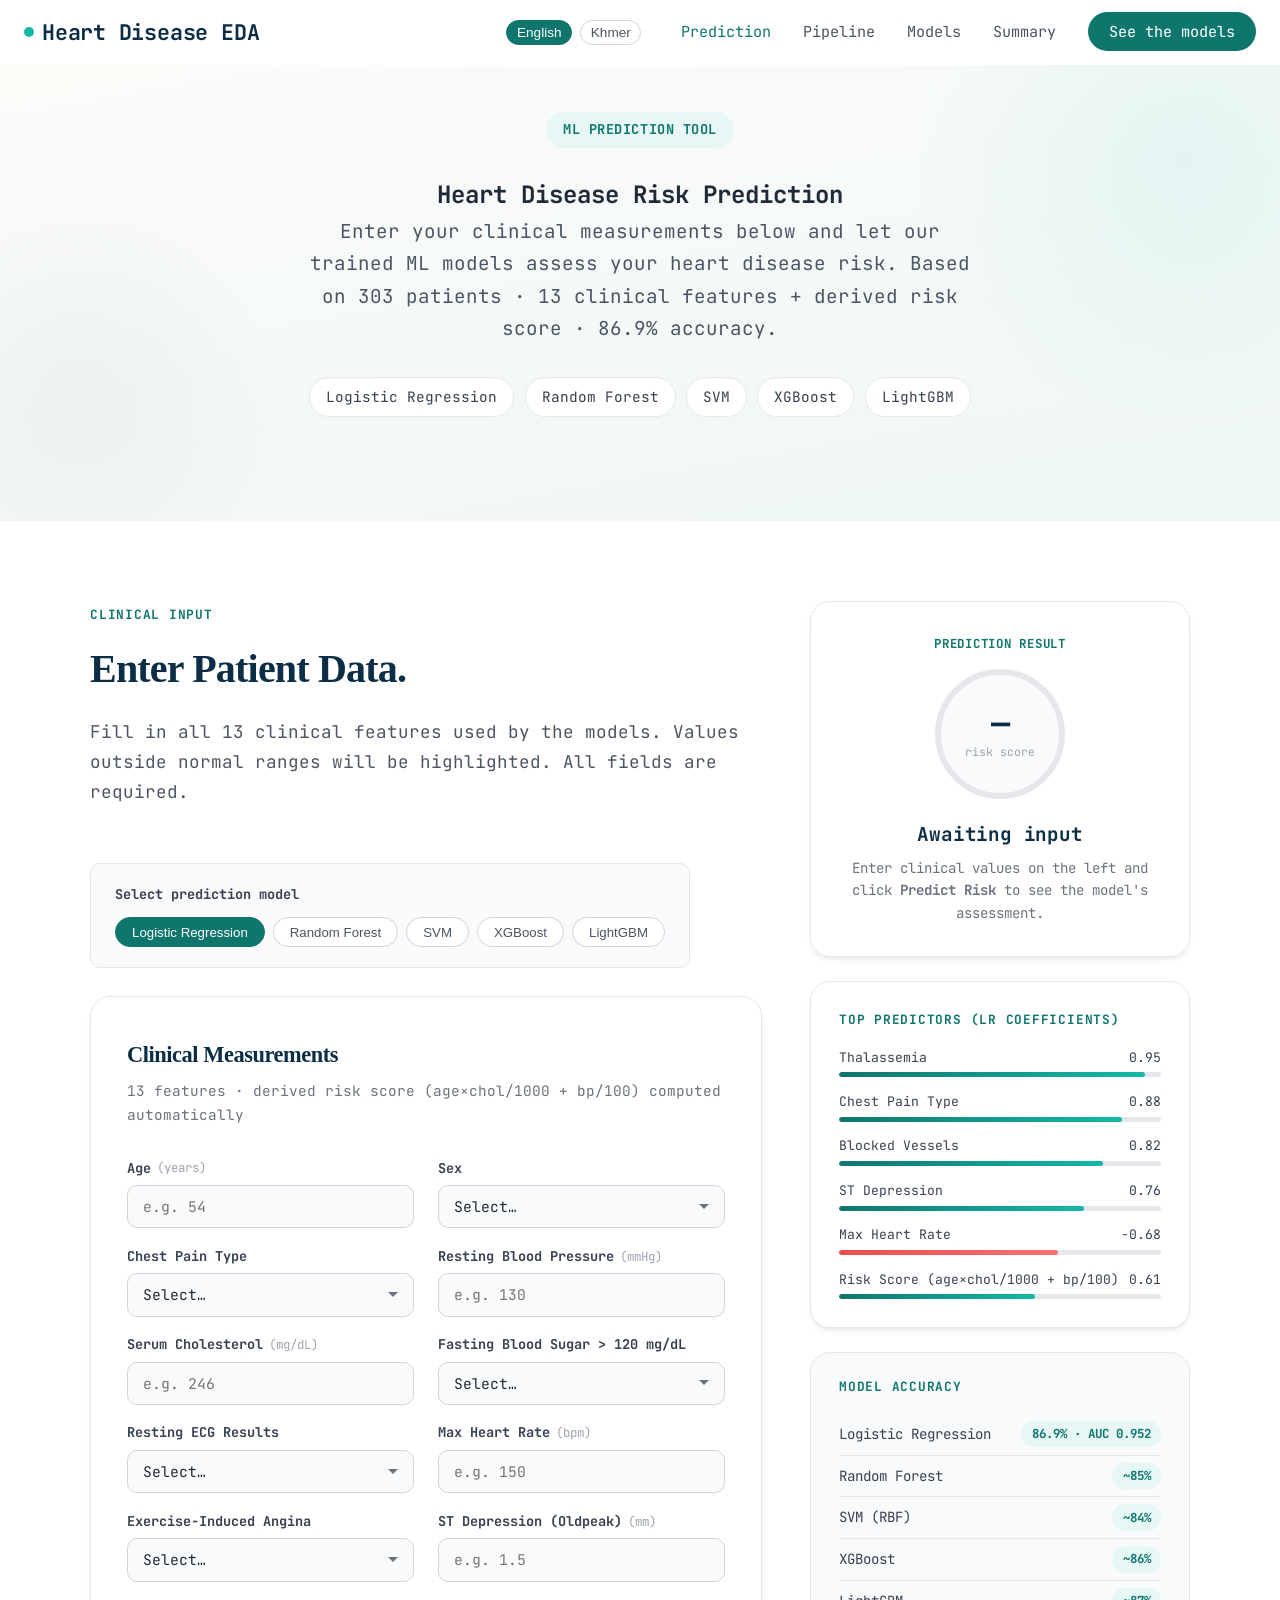
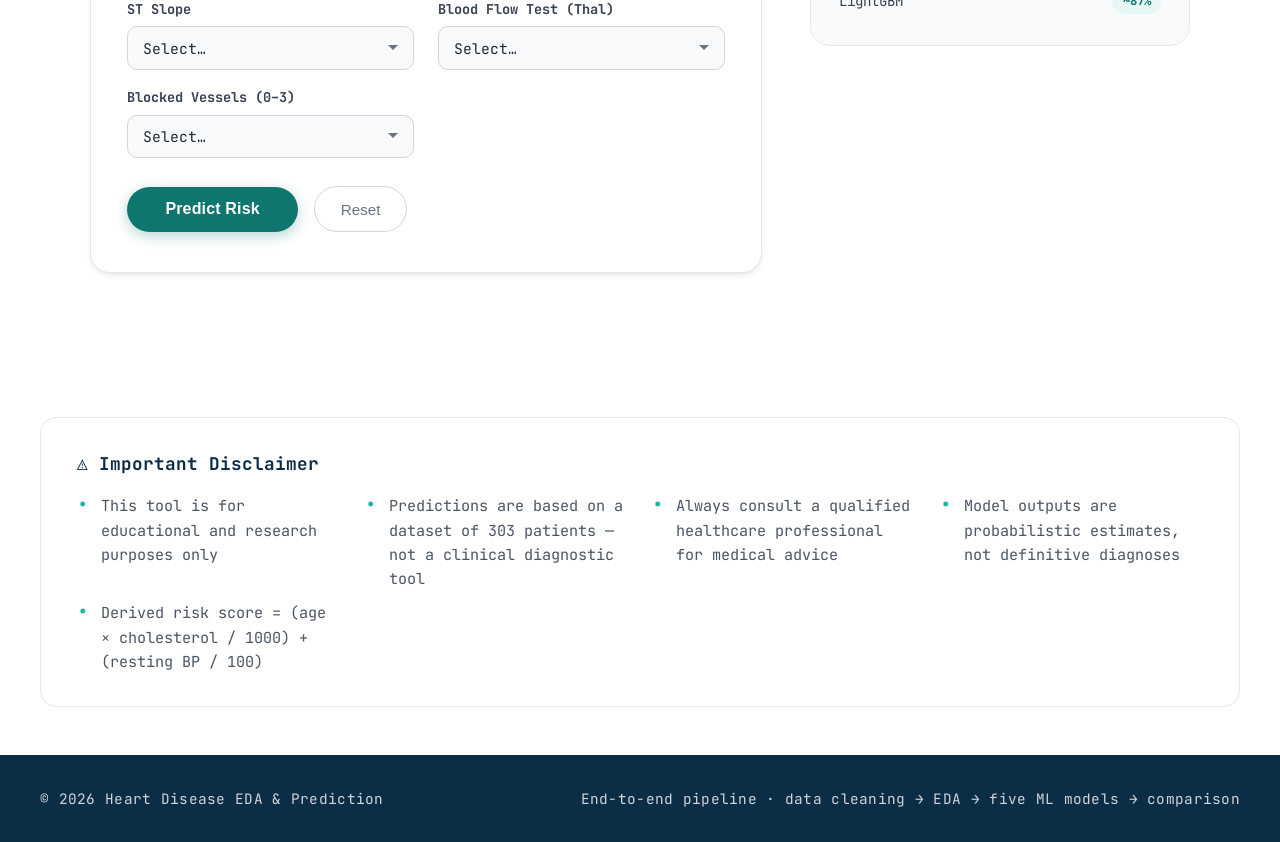
==== frontend/prediction-page.html @ 6797ebcc "Initial Commit" ====
<!DOCTYPE html>
<html lang="en">
<head>
    <meta charset="UTF-8">
    <meta name="viewport" content="width=device-width, initial-scale=1.0">
    <title>Heart Disease Prediction — End-to-End ML Pipeline</title>
    <meta name="description" content="Predict heart disease risk using our trained ML models (Logistic Regression, Random Forest, SVM, XGBoost, LightGBM) on 13 clinical features + derived risk score.">
    <link rel="stylesheet" href="css/styles.css">
    <style>
        /* ─── PREDICTION PAGE EXTRAS ────────────────── */
        .prediction-hero {
            min-height: 55vh;
            display: flex;
            align-items: center;
            justify-content: center;
            padding: 7rem 2rem 4rem;
            background: linear-gradient(170deg, #fdfcf8 0%, #f8faf9 30%, #eef7f5 100%);
            position: relative;
            overflow: hidden;
        }
        .prediction-hero::before {
            content: '';
            position: absolute;
            top: -120px;
            right: -180px;
            width: 550px;
            height: 550px;
            border-radius: 50%;
            background: radial-gradient(circle, rgba(20, 184, 166, 0.08) 0%, transparent 70%);
            pointer-events: none;
        }
        .prediction-hero::after {
            content: '';
            position: absolute;
            bottom: -80px;
            left: -120px;
            width: 400px;
            height: 400px;
            border-radius: 50%;
            background: radial-gradient(circle, rgba(11, 45, 69, 0.04) 0%, transparent 70%);
            pointer-events: none;
        }
        .prediction-hero-inner {
            max-width: 780px;
            text-align: center;
            position: relative;
            z-index: 1;
        }
        /* ─── PREDICTION FORM SECTION ─────────────── */
        .prediction-section {
            padding: 5rem 2rem 6rem;
            background: var(--color-white);
        }
        .prediction-layout {
            max-width: 1100px;
            margin: 0 auto;
            display: grid;
            grid-template-columns: 1fr 380px;
            gap: 3rem;
            align-items: start;
        }

        /* Form card */
        .form-card {
            background: var(--color-white);
            border: 1px solid var(--color-gray-200);
            border-radius: var(--radius-xl);
            padding: 2.5rem 2.25rem;
            box-shadow: var(--shadow-md);
        }
        .form-card h3 {
            font-size: 1.4rem;
            font-weight: 700;
            color: var(--color-deep-blue);
            letter-spacing: -0.02em;
            margin-bottom: 0.4rem;
            font-family: var(--font-serif);
        }
        .form-card .form-subtitle {
            color: var(--color-gray-500);
            font-size: 0.9rem;
            margin-bottom: 2rem;
        }
        .form-grid {
            display: grid;
            grid-template-columns: 1fr 1fr;
            gap: 1.1rem 1.5rem;
        }
        .form-group {
            display: flex;
            flex-direction: column;
        }
        .form-group.full-width {
            grid-column: 1 / -1;
        }
        .form-group label {
            font-weight: 600;
            font-size: 0.85rem;
            color: var(--color-gray-700);
            margin-bottom: 0.35rem;
            display: flex;
            align-items: center;
            gap: 0.4rem;
        }
        .form-group label .label-hint {
            font-weight: 400;
            color: var(--color-gray-400);
            font-size: 0.78rem;
        }
        .form-group input[type="number"],
        .form-group select {
            width: 100%;
            padding: 0.7rem 0.95rem;
            border: 1.5px solid var(--color-gray-300);
            border-radius: var(--radius-md);
            font-family: var(--font-sans);
            font-size: 0.92rem;
            color: var(--color-gray-800);
            background: var(--color-gray-50);
            transition: all var(--transition);
            appearance: none;
            -webkit-appearance: none;
        }
        .form-group select {
            background-image: url("data:image/svg+xml,%3Csvg xmlns='http://www.w3.org/2000/svg' width='12' height='12' viewBox='0 0 12 12'%3E%3Cpath fill='%236b7280' d='M6 8L1 3h10z'/%3E%3C/svg%3E");
            background-repeat: no-repeat;
            background-position: right 0.85rem center;
            padding-right: 2.25rem;
            cursor: pointer;
        }
        .form-group input[type="number"]:focus,
        .form-group select:focus {
            outline: none;
            border-color: var(--color-teal-light);
            box-shadow: 0 0 0 4px rgba(20, 184, 166, 0.1);
            background: var(--color-white);
        }
        .form-actions {
            margin-top: 1.75rem;
            display: flex;
            gap: 1rem;
            align-items: center;
            flex-wrap: wrap;
        }
        .btn-predict {
            padding: 0.85rem 2.4rem;
            background: var(--color-teal);
            color: #fff;
            border: none;
            border-radius: 9999px;
            font-weight: 600;
            font-size: 1rem;
            cursor: pointer;
            transition: all var(--transition);
            letter-spacing: 0.01em;
            box-shadow: 0 4px 14px rgba(15, 118, 110, 0.3);
            display: flex;
            align-items: center;
            gap: 0.5rem;
        }
        .btn-predict:hover {
            background: #0d5f58;
            box-shadow: 0 6px 20px rgba(15, 118, 110, 0.4);
            transform: translateY(-2px);
        }
        .btn-predict:disabled {
            opacity: 0.6;
            cursor: not-allowed;
            transform: none;
        }
        .btn-reset {
            padding: 0.85rem 1.6rem;
            background: transparent;
            color: var(--color-gray-500);
            border: 1.5px solid var(--color-gray-300);
            border-radius: 9999px;
            font-weight: 500;
            font-size: 0.95rem;
            cursor: pointer;
            transition: all var(--transition);
        }
        .btn-reset:hover {
            border-color: var(--color-gray-500);
            color: var(--color-gray-700);
        }

        /* Model selector */
        .model-selector {
            margin-bottom: 1.75rem;
            padding: 1.25rem 1.5rem;
            background: var(--color-gray-50);
            border-radius: var(--radius-md);
            border: 1px solid var(--color-gray-200);
        }
        .model-selector p {
            font-weight: 600;
            font-size: 0.85rem;
            color: var(--color-gray-700);
            margin-bottom: 0.75rem;
        }
        .model-chips {
            display: flex;
            flex-wrap: wrap;
            gap: 0.5rem;
        }
        .model-chip {
            padding: 0.4rem 1rem;
            border-radius: 9999px;
            font-size: 0.83rem;
            font-weight: 500;
            border: 1.5px solid var(--color-gray-300);
            background: var(--color-white);
            color: var(--color-gray-600);
            cursor: pointer;
            transition: all var(--transition);
        }
        .model-chip:hover {
            border-color: var(--color-teal-light);
            color: var(--color-teal);
        }
        .model-chip.active {
            background: var(--color-teal);
            border-color: var(--color-teal);
            color: #fff;
        }

        /* Results sidebar */
        .results-sidebar {
            position: sticky;
            top: 80px;
            display: flex;
            flex-direction: column;
            gap: 1.5rem;
        }

        /* Result card */
        .result-card {
            background: var(--color-white);
            border: 1px solid var(--color-gray-200);
            border-radius: var(--radius-xl);
            padding: 2rem 1.75rem;
            box-shadow: var(--shadow-md);
            text-align: center;
            transition: all var(--transition);
        }
        .result-card .result-label {
            font-size: 0.78rem;
            font-weight: 600;
            letter-spacing: 0.06em;
            text-transform: uppercase;
            color: var(--color-teal);
            margin-bottom: 1rem;
        }
        .result-gauge {
            width: 130px;
            height: 130px;
            border-radius: 50%;
            display: flex;
            align-items: center;
            justify-content: center;
            flex-direction: column;
            margin: 0 auto 1.25rem;
            border: 6px solid var(--color-gray-200);
            transition: all 0.5s ease;
            position: relative;
        }
        .result-gauge.low {
            border-color: #14b8a6;
            background: rgba(20, 184, 166, 0.05);
        }
        .result-gauge.high {
            border-color: #e84e4e;
            background: rgba(232, 78, 78, 0.05);
        }
        .result-gauge.idle {
            border-color: var(--color-gray-200);
            background: var(--color-gray-50);
        }
        .result-gauge .gauge-pct {
            font-size: 2rem;
            font-weight: 800;
            color: var(--color-deep-blue);
            line-height: 1;
            letter-spacing: -0.04em;
        }
        .result-gauge .gauge-sub {
            font-size: 0.72rem;
            color: var(--color-gray-400);
            margin-top: 0.2rem;
        }
        .result-verdict {
            font-size: 1.2rem;
            font-weight: 700;
            color: var(--color-deep-blue);
            margin-bottom: 0.4rem;
            letter-spacing: -0.01em;
        }
        .result-verdict.low-risk { color: #0d9488; }
        .result-verdict.high-risk { color: #dc2626; }
        .result-desc {
            font-size: 0.88rem;
            color: var(--color-gray-500);
            line-height: 1.6;
        }

        /* Feature importance info card */
        .info-card {
            background: var(--color-white);
            border: 1px solid var(--color-gray-200);
            border-radius: var(--radius-xl);
            padding: 1.75rem;
            box-shadow: var(--shadow-md);
        }
        .info-card .info-title {
            font-size: 0.8rem;
            font-weight: 600;
            letter-spacing: 0.06em;
            text-transform: uppercase;
            color: var(--color-teal);
            margin-bottom: 1rem;
        }
        .feature-bar-list {
            display: flex;
            flex-direction: column;
            gap: 0.85rem;
        }
        .feature-bar-item {
            display: flex;
            flex-direction: column;
            gap: 0.3rem;
        }
        .feature-bar-header {
            display: flex;
            justify-content: space-between;
            font-size: 0.82rem;
            font-weight: 500;
            color: var(--color-gray-700);
        }
        .feature-bar-track {
            height: 5px;
            background: var(--color-gray-200);
            border-radius: 9999px;
            overflow: hidden;
        }
        .feature-bar-fill {
            height: 100%;
            border-radius: 9999px;
            background: linear-gradient(90deg, var(--color-teal) 0%, var(--color-teal-light) 100%);
            transition: width 0.7s cubic-bezier(0.4, 0, 0.2, 1);
        }

        /* Model accuracy pills */
        .model-stats-card {
            background: var(--color-gray-50);
            border: 1px solid var(--color-gray-200);
            border-radius: var(--radius-xl);
            padding: 1.5rem 1.75rem;
        }
        .model-stats-card .info-title {
            font-size: 0.8rem;
            font-weight: 600;
            letter-spacing: 0.06em;
            text-transform: uppercase;
            color: var(--color-teal);
            margin-bottom: 1rem;
        }
        .model-stat-row {
            display: flex;
            justify-content: space-between;
            align-items: center;
            padding: 0.45rem 0;
            border-bottom: 1px solid var(--color-gray-200);
            font-size: 0.88rem;
        }
        .model-stat-row:last-child { border-bottom: none; }
        .model-stat-name { color: var(--color-gray-700); font-weight: 500; }
        .model-stat-badge {
            background: var(--color-teal-pale);
            color: var(--color-teal);
            padding: 0.2rem 0.65rem;
            border-radius: 9999px;
            font-size: 0.78rem;
            font-weight: 600;
            white-space: nowrap;
        }

        /* Spinner */
        .spinner {
            display: none;
            width: 18px;
            height: 18px;
            border: 2.5px solid rgba(255,255,255,0.4);
            border-top-color: #fff;
            border-radius: 50%;
            animation: spin 0.65s linear infinite;
        }
        @keyframes spin { to { transform: rotate(360deg); } }

        /* Alert */
        .alert-banner {
            display: none;
            align-items: center;
            gap: 0.75rem;
            padding: 0.85rem 1.25rem;
            border-radius: var(--radius-md);
            font-size: 0.9rem;
            font-weight: 500;
            margin-top: 1rem;
        }
        .alert-banner.error {
            background: #fef2f2;
            color: #dc2626;
            border: 1px solid #fca5a5;
        }
        .alert-banner.show { display: flex; }

        /* Responsive */
        @media (max-width: 960px) {
            .prediction-layout {
                grid-template-columns: 1fr;
            }
            .results-sidebar {
                position: static;
            }
            .form-grid {
                grid-template-columns: 1fr;
            }
        }
        @media (max-width: 600px) {
            .prediction-hero { padding: 5rem 1.25rem 3rem; }
            .form-card { padding: 1.75rem 1.25rem; }
        }
    </style>
</head>
<body>

    <nav class="nav" id="navbar">
        <div class="nav-inner">
            <a href="index.html" class="nav-logo">
                <span class="logo-dot"></span> Heart Disease EDA
            </a>
            <button class="nav-toggle" id="navToggle" aria-label="Toggle navigation">
                <span></span><span></span><span></span>
            </button>
            <ul class="nav-links" id="navLinks">
                <li style="display: flex; gap: 0.5rem; align-items: center; margin-right: 0.5rem;">
                    <button class="model-chip active" id="btnEn" onclick="setLang('en')" style="padding: 0.25rem 0.6rem; font-size: 0.85rem; margin:0;" title="English">English</button>
                    <button class="model-chip" id="btnKm" onclick="setLang('km')" style="padding: 0.25rem 0.6rem; font-size: 0.85rem; margin:0;" title="Khmer">Khmer</button>
                </li>
                <li><a href="prediction-page.html" class="nav-link-active">Prediction</a></li>
                <li><a href="index.html#what-we-do">Pipeline</a></li>
                <li><a href="index.html#our-work">Models</a></li>
                <li><a href="index.html#contact">Summary</a></li>
                <li><a href="index.html#our-work" class="nav-cta">See the models</a></li>
            </ul>
        </div>
    </nav>

    <section class="prediction-hero" id="hero">
        <div class="prediction-hero-inner">
            <span class="hero-badge">ML Prediction Tool</span>
            <h1>Heart Disease <span class="highlight">Risk Prediction</span></h1>
            <p class="hero-subtext">
                Enter your clinical measurements below and let our trained ML models assess your
                heart disease risk. Based on 303 patients · 13 clinical features + derived risk score · 86.9% accuracy.
            </p>
            <div class="hero-tags">
                <span class="hero-tag">Logistic Regression</span>
                <span class="hero-tag">Random Forest</span>
                <span class="hero-tag">SVM</span>
                <span class="hero-tag">XGBoost</span>
                <span class="hero-tag">LightGBM</span>
            </div>
        </div>
    </section>

    <section class="prediction-section" id="predict">
        <div class="prediction-layout">

            <div>
                <span class="section-label" id="sectionLabel">Clinical Input</span>
                <h2 class="section-heading" id="sectionHeading">Enter Patient Data.</h2>
                <p class="section-intro" id="sectionIntro">
                    Fill in all 13 clinical features used by the models. Values outside normal ranges
                    will be highlighted. All fields are required.
                </p>

                <div style="display: flex; gap: 2rem; align-items: flex-start; flex-wrap: wrap; margin-bottom: 1.75rem;">
                    <div class="model-selector" style="margin-bottom: 0;">
                        <p id="lblModel">Select prediction model</p>
                        <div class="model-chips">
                            <button class="model-chip active" type="button" data-model="logistic">Logistic Regression</button>
                            <button class="model-chip" type="button" data-model="rf">Random Forest</button>
                            <button class="model-chip" type="button" data-model="svm">SVM</button>
                            <button class="model-chip" type="button" data-model="xgboost">XGBoost</button>
                            <button class="model-chip" type="button" data-model="lightgbm">LightGBM</button>
                        </div>
                    </div>
                </div>

                <div class="form-card">
                    <h3 id="formTitle">Clinical Measurements</h3>
                    <p class="form-subtitle" id="formSub">13 features · derived risk score (age×chol/1000 + bp/100) computed automatically</p>

                    <form id="predictionForm" novalidate>
                        <div class="form-grid">
                            <div class="form-group">
                                <label for="age"><span id="lblAgeText">Age</span> <span class="label-hint">(years)</span></label>
                                <input type="number" id="age" name="age" min="20" max="100" placeholder="e.g. 54" required>
                            </div>
                            <div class="form-group">
                                <label for="sex" id="lblSexText">Sex</label>
                                <select id="sex" name="sex" required>
                                    <option value="" disabled selected>Select…</option>
                                    <option value="1">Male</option>
                                    <option value="0">Female</option>
                                </select>
                            </div>
                            <div class="form-group">
                                <label for="chest_pain" id="lblChestText">Chest Pain Type</label>
                                <select id="chest_pain" name="chest_pain" required>
                                    <option value="" disabled selected>Select…</option>
                                    <option value="1">Typical Angina</option>
                                    <option value="2">Atypical Angina</option>
                                    <option value="3">Non-Anginal Pain</option>
                                    <option value="4">Asymptomatic</option>
                                </select>
                            </div>
                            <div class="form-group">
                                <label for="resting_bp"><span id="lblBPText">Resting Blood Pressure</span> <span class="label-hint">(mmHg)</span></label>
                                <input type="number" id="resting_bp" name="resting_bp" min="80" max="220" placeholder="e.g. 130" required>
                            </div>
                            <div class="form-group">
                                <label for="cholesterol"><span id="lblCholText">Serum Cholesterol</span> <span class="label-hint">(mg/dL)</span></label>
                                <input type="number" id="cholesterol" name="cholesterol" min="100" max="600" placeholder="e.g. 246" required>
                            </div>
                            <div class="form-group">
                                <label for="fasting_bs" id="lblFBSText">Fasting Blood Sugar</label>
                                <select id="fasting_bs" name="fasting_bs" required>
                                    <option value="" disabled selected>Select…</option>
                                    <option value="1">Yes (&gt;120 mg/dL)</option>
                                    <option value="0">No (≤120 mg/dL)</option>
                                </select>
                            </div>
                            <div class="form-group">
                                <label for="resting_ecg" id="lblECGText">Resting ECG Results</label>
                                <select id="resting_ecg" name="resting_ecg" required>
                                    <option value="" disabled selected>Select…</option>
                                    <option value="0">Normal</option>
                                    <option value="1">ST-T Wave Abnormality</option>
                                    <option value="2">Left Ventricular Hypertrophy</option>
                                </select>
                            </div>
                            <div class="form-group">
                                <label for="max_hr"><span id="lblMaxHRText">Max Heart Rate</span> <span class="label-hint">(bpm)</span></label>
                                <input type="number" id="max_hr" name="max_hr" min="60" max="220" placeholder="e.g. 150" required>
                            </div>
                            <div class="form-group">
                                <label for="exercise_angina" id="lblExAnginaText">Exercise-Induced Angina</label>
                                <select id="exercise_angina" name="exercise_angina" required>
                                    <option value="" disabled selected>Select…</option>
                                    <option value="1">Yes</option>
                                    <option value="0">No</option>
                                </select>
                            </div>
                            <div class="form-group">
                                <label for="oldpeak"><span id="lblOldpeakText">ST Depression (Oldpeak)</span> <span class="label-hint">(mm)</span></label>
                                <input type="number" id="oldpeak" name="oldpeak" min="0" max="10" step="0.1" placeholder="e.g. 1.5" required>
                            </div>
                            <div class="form-group">
                                <label for="st_slope" id="lblSlopeText">ST Slope</label>
                                <select id="st_slope" name="st_slope" required>
                                    <option value="" disabled selected>Select…</option>
                                    <option value="1">Upsloping</option>
                                    <option value="2">Flat</option>
                                    <option value="3">Downsloping</option>
                                </select>
                            </div>
                            <div class="form-group">
                                <label for="thal" id="lblThalText">Blood Flow Test (Thal)</label>
                                <select id="thal" name="thal" required>
                                    <option value="" disabled selected>Select…</option>
                                    <option value="3">Normal</option>
                                    <option value="6">Fixed Defect</option>
                                    <option value="7">Reversible Defect</option>
                                </select>
                            </div>
                            <div class="form-group">
                                <label for="ca" id="lblCAText">Blocked Vessels (0–3)</label>
                                <select id="ca" name="ca" required>
                                    <option value="" disabled selected>Select…</option>
                                    <option value="0">0</option>
                                    <option value="1">1</option>
                                    <option value="2">2</option>
                                    <option value="3">3</option>
                                </select>
                            </div>
                        </div>

                        <div class="alert-banner error" id="formAlert" role="alert">
                            <svg width="16" height="16" viewBox="0 0 16 16" fill="none"><circle cx="8" cy="8" r="7" stroke="#dc2626" stroke-width="1.5"/><path d="M8 5v3M8 11v.5" stroke="#dc2626" stroke-width="1.5" stroke-linecap="round"/></svg>
                            <span id="txtAlertMsg">Please fill in all required fields before predicting.</span>
                        </div>

                        <div class="form-actions">
                            <button type="submit" class="btn-predict" id="predictBtn">
                                <div class="spinner" id="spinner"></div>
                                <span id="predictBtnLabel">Predict Risk</span>
                            </button>
                            <button type="reset" class="btn-reset" id="resetBtn">Reset</button>
                        </div>
                    </form>
                </div>
            </div>

            <div class="results-sidebar" id="resultsSidebar">
                <div class="result-card" id="resultCard">
                    <p class="result-label" id="resultLabelTitle">Prediction Result</p>
                    <div class="result-gauge idle" id="resultGauge">
                        <span class="gauge-pct" id="gaugePct">—</span>
                        <span class="gauge-sub" id="gaugeSub">risk score</span>
                    </div>
                    <p class="result-verdict" id="resultVerdict">Awaiting input</p>
                    <p class="result-desc" id="resultDesc">
                        Enter clinical values on the left and click <strong>Predict Risk</strong>
                        to see the model's assessment.
                    </p>

                    <div id="ttsControls" style="display: none; justify-content: center; margin-top: 1.5rem;">
                        <button type="button" id="btnPlayTts" class="btn-predict" style="padding: 0.6rem 1.5rem; border-radius: 999px; display: inline-flex; align-items: center; gap: 0.5rem; font-size: 0.9rem; background: var(--color-deep-blue); box-shadow: none;">
                            <span id="lblListenText">🔊 Listen to Results</span>
                        </button>
                        <audio id="ttsAudio" style="display: none;"></audio>
                    </div>

                    <div id="recommendationsBox" style="display: none; margin-top: 1.5rem; text-align: left; background: var(--color-gray-50); padding: 1.25rem; border-radius: var(--radius-md); border: 1px solid var(--color-gray-200);">
                        <p id="recTitle" style="font-size: 0.95rem; font-weight: 600; color: var(--color-teal); margin-bottom: 0.75rem;">Personalised Recommendations</p>
                        <ul id="recommendationsList" style="font-size: 0.88rem; color: var(--color-gray-700); padding-left: 1.2rem; margin: 0; display: flex; flex-direction: column; gap: 0.6rem; line-height: 1.4;">
                        </ul>
                    </div>
                </div>

                <div class="info-card">
                    <p class="info-title">Top Predictors (LR Coefficients)</p>
                    <div class="feature-bar-list">
                        <div class="feature-bar-item">
                            <div class="feature-bar-header"><span>Thalassemia</span><span>0.95</span></div>
                            <div class="feature-bar-track"><div class="feature-bar-fill" style="width:95%"></div></div>
                        </div>
                        <div class="feature-bar-item">
                            <div class="feature-bar-header"><span>Chest Pain Type</span><span>0.88</span></div>
                            <div class="feature-bar-track"><div class="feature-bar-fill" style="width:88%"></div></div>
                        </div>
                        <div class="feature-bar-item">
                            <div class="feature-bar-header"><span>Blocked Vessels</span><span>0.82</span></div>
                            <div class="feature-bar-track"><div class="feature-bar-fill" style="width:82%"></div></div>
                        </div>
                        <div class="feature-bar-item">
                            <div class="feature-bar-header"><span>ST Depression</span><span>0.76</span></div>
                            <div class="feature-bar-track"><div class="feature-bar-fill" style="width:76%"></div></div>
                        </div>
                        <div class="feature-bar-item">
                            <div class="feature-bar-header"><span>Max Heart Rate</span><span>−0.68</span></div>
                            <div class="feature-bar-track"><div class="feature-bar-fill" style="width:68%; background: linear-gradient(90deg, #e84e4e, #f87171)"></div></div>
                        </div>
                        <div class="feature-bar-item">
                            <div class="feature-bar-header"><span>Risk Score (age×chol/1000 + bp/100)</span><span>0.61</span></div>
                            <div class="feature-bar-track"><div class="feature-bar-fill" style="width:61%"></div></div>
                        </div>
                    </div>
                </div>

                <div class="model-stats-card">
                    <p class="info-title">Model Accuracy</p>
                    <div class="model-stat-row">
                        <span class="model-stat-name">Logistic Regression</span>
                        <span class="model-stat-badge">86.9% · AUC 0.952</span>
                    </div>
                    <div class="model-stat-row">
                        <span class="model-stat-name">Random Forest</span>
                        <span class="model-stat-badge">~85%</span>
                    </div>
                    <div class="model-stat-row">
                        <span class="model-stat-name">SVM (RBF)</span>
                        <span class="model-stat-badge">~84%</span>
                    </div>
                    <div class="model-stat-row">
                        <span class="model-stat-name">XGBoost</span>
                        <span class="model-stat-badge">~86%</span>
                    </div>
                    <div class="model-stat-row">
                        <span class="model-stat-name">LightGBM</span>
                        <span class="model-stat-badge">~87%</span>
                    </div>
                </div>
            </div>
        </div>
    </section>

    <section class="contact" id="disclaimer" style="padding: 3rem 2rem;">
        <div class="section-inner">
            <div class="work-extra">
                <h4 id="lblDisclaimerTitle">⚠️ Important Disclaimer</h4>
                <ul id="lblDisclaimerList">
                    <li>This tool is for educational and research purposes only</li>
                    <li>Predictions are based on a dataset of 303 patients — not a clinical diagnostic tool</li>
                    <li>Always consult a qualified healthcare professional for medical advice</li>
                    <li>Model outputs are probabilistic estimates, not definitive diagnoses</li>
                    <li>Derived risk score = (age × cholesterol / 1000) + (resting BP / 100)</li>
                </ul>
            </div>
        </div>
    </section>

    <footer class="footer">
        <div class="footer-inner">
            <span>© 2026 Heart Disease EDA &amp; Prediction</span>
            <span>End-to-end pipeline · data cleaning → EDA → five ML models → comparison</span>
        </div>
    </footer>

    <script>
        /* ── Nav scroll effect ── */
        const navbar = document.getElementById('navbar');
        window.addEventListener('scroll', () => {
            navbar.classList.toggle('scrolled', window.scrollY > 10);
        });

        /* ── Mobile nav toggle ── */
        const navToggle = document.getElementById('navToggle');
        const navLinks  = document.getElementById('navLinks');
        navToggle.addEventListener('click', () => {
            navLinks.classList.toggle('open');
        });

        /* ── Active nav link style ── */
        document.querySelectorAll('.nav-link-active').forEach(el => {
            el.style.color = 'var(--color-teal)';
        });

        /* ── Model chip selection ── */
        const chips = document.querySelectorAll('.model-chip[data-model]');
        let selectedModel = 'logistic';
        chips.forEach(chip => {
            chip.addEventListener('click', () => {
                chips.forEach(c => c.classList.remove('active'));
                chip.classList.add('active');
                selectedModel = chip.dataset.model;
            });
        });

        /* Clean markers/formatting out for natural audio text synthesis output */
        function cleanTextForTTS(text) {
            let clean = text.replace(/\*\*/g, '');
            clean = clean.replace(/[\u{1F300}-\u{1F6FF}\u{1F900}-\u{1F9FF}\u{2600}-\u{26FF}\u{2700}-\u{27BF}\u{1F600}-\u{1F64F}]/gu, '');
            return clean.trim();
        }

        /* ── Text-to-Speech Engine ── */
        async function playTTS(text, lang) {
            try {
                const btn = document.getElementById('btnPlayTts');
                btn.disabled = true;
                btn.style.opacity = '0.7';
                const response = await fetch('http://127.0.0.1:8000/tts', {
                    method: 'POST',
                    headers: { 'Content-Type': 'application/json' },
                    body: JSON.stringify({ text, lang })
                });
                if (!response.ok) throw new Error("Failed to synthesize speech");
                const blob = await response.blob();
                const audioUrl = URL.createObjectURL(blob);
                const audioEl = document.getElementById('ttsAudio');
                audioEl.src = audioUrl;
                audioEl.play();
            } catch (err) {
                console.error("TTS Error:", err);
            } finally {
                const btn = document.getElementById('btnPlayTts');
                btn.disabled = false;
                btn.style.opacity = '1';
            }
        }
        document.getElementById('btnPlayTts').addEventListener('click', () => {
            if (window.lastSpeechText && window.lastSpeechLang) {
                playTTS(window.lastSpeechText, window.lastSpeechLang);
            }
        });

        /* ── Form submission ── */
        const form       = document.getElementById('predictionForm');
        const predictBtn = document.getElementById('predictBtn');
        const spinner    = document.getElementById('spinner');
        const btnLabel   = document.getElementById('predictBtnLabel');
        const alertBox   = document.getElementById('formAlert');
        const gauge      = document.getElementById('resultGauge');
        const gaugePct   = document.getElementById('gaugePct');
        const verdictEl  = document.getElementById('resultVerdict');
        const descEl     = document.getElementById('resultDesc');

        form.addEventListener('submit', async (e) => {
            e.preventDefault();

            const data = new FormData(form);
            const required = ['age','sex','chest_pain','resting_bp','cholesterol','fasting_bs',
                              'resting_ecg','max_hr','exercise_angina','oldpeak','st_slope','ca','thal'];
            const missing = required.filter(k => !data.get(k));
            if (missing.length) {
                alertBox.classList.add('show');
                return;
            }
            alertBox.classList.remove('show');

            predictBtn.disabled = true;
            spinner.style.display = 'block';
            btnLabel.textContent = currentLang === 'km' ? 'កំពុងគណនា…' : 'Predicting…';

            try {
                // Payload keys match PredictionInput field names in app.py exactly
                const payload = {
                    age:             parseFloat(data.get('age')),
                    gender:          parseInt(data.get('sex')),
                    chest_pain_type: parseInt(data.get('chest_pain')),
                    resting_bp:      parseFloat(data.get('resting_bp')),
                    cholesterol:     parseFloat(data.get('cholesterol')),
                    fasting_bs:      parseInt(data.get('fasting_bs')),
                    resting_ecg:     parseInt(data.get('resting_ecg')),
                    max_heart_rate:  parseFloat(data.get('max_hr')),
                    exercise_angina: parseInt(data.get('exercise_angina')),
                    oldpeak:         parseFloat(data.get('oldpeak')),
                    st_slope:        parseInt(data.get('st_slope')),
                    ca:              parseInt(data.get('ca')),
                    thal:            parseInt(data.get('thal')),
                    model:           selectedModel,
                    lang:            currentLang
                };

                const response = await fetch('http://127.0.0.1:8000/predict', {
                    method: 'POST',
                    headers: { 'Content-Type': 'application/json' },
                    body: JSON.stringify(payload)
                });

                if (!response.ok) {
                    const errText = await response.text();
                    throw new Error(errText || 'API error');
                }

                const result = await response.json();
                const isHigh = result.prediction === 1 || result.risk_score >= 0.5;

                gauge.className = `result-gauge ${isHigh ? 'high' : 'low'}`;
                gaugePct.textContent = `${result.risk_percent}%`;
                verdictEl.textContent = result.verdict;
                verdictEl.className = `result-verdict ${isHigh ? 'high-risk' : 'low-risk'}`;
                
                const modelDisplay = selectedModel === 'xgboost' ? 'XGBoost' : (selectedModel === 'lightgbm' ? 'LightGBM' : selectedModel);
                if (currentLang === 'km') {
                    descEl.innerHTML = `ម៉ូដែល <strong>${modelDisplay}</strong> ប៉ាន់ប្រមាណថាមានលទ្ធភាព <strong>${result.risk_percent}%</strong> នៃលទ្ធផលវិជ្ជមានជំងឺបេះដូង។`;
                } else {
                    descEl.innerHTML = `The <strong>${modelDisplay}</strong> model estimates a <strong>${result.risk_percent}%</strong> probability of heart disease.`;
                }

                let compiledSpeech = result.verdict + ". ";
                if (result.recommendations && result.recommendations.length > 0) {
                    compiledSpeech += (currentLang === 'km' ? "ការណែនាំ៖ " : "Recommendations: ");
                    result.recommendations.forEach(rec => {
                        compiledSpeech += cleanTextForTTS(rec) + ". ";
                    });
                }
                window.lastSpeechText = compiledSpeech;
                window.lastSpeechLang = currentLang;
                document.getElementById('ttsControls').style.display = 'block';

                const recList = document.getElementById('recommendationsList');
                if (result.recommendations && result.recommendations.length > 0) {
                    recList.innerHTML = result.recommendations.map(r => `<li>${r.replace(/\*\*(.*?)\*\*/g, '<strong>$1</strong>')}</li>`).join('');
                    document.getElementById('recommendationsBox').style.display = 'block';
                } else {
                    document.getElementById('recommendationsBox').style.display = 'none';
                }

            } catch (err) {
                console.error(err);
                alertBox.innerHTML = `<svg width="16" height="16" viewBox="0 0 16 16" fill="none"><circle cx="8" cy="8" r="7" stroke="#dc2626" stroke-width="1.5"/><path d="M8 5v3M8 11v.5" stroke="#dc2626" stroke-width="1.5" stroke-linecap="round"/></svg> Error calling prediction API: ${err.message}`;
                alertBox.classList.add('show');
            } finally {
                predictBtn.disabled = false;
                spinner.style.display = 'none';
                btnLabel.textContent = currentLang === 'km' ? 'ទស្សន៍ទាយហានិភ័យ' : 'Predict Risk';
            }
        });

        /* Reset handler */
        document.getElementById('resetBtn').addEventListener('click', () => {
            alertBox.classList.remove('show');
            gauge.className = 'result-gauge idle';
            gaugePct.textContent = '—';
            verdictEl.textContent = currentLang === 'km' ? 'រង់ចាំការបញ្ចូល' : 'Awaiting input';
            verdictEl.className = 'result-verdict';
            descEl.innerHTML = currentLang === 'km' ? 'បញ្ចូលតម្លៃនៅផ្នែកខាងឆ្វេង ហើយចុច <strong>ទស្សន៍ទាយហានិភ័យ</strong> ដើម្បីមើលការវាយតម្លៃ។' : 'Enter clinical values on the left and click <strong>Predict Risk</strong> to see the model\'s assessment.';
            document.getElementById('recommendationsBox').style.display = 'none';
            document.getElementById('ttsControls').style.display = 'none';
            window.lastSpeechText = '';
            window.lastSpeechLang = '';
        });

        const uiTranslations = {
            en: {
                clin_input: "Clinical Input",
                enter_data: "Enter Patient Data.",
                intro: "Fill in all 13 clinical features used by the models. Values outside normal ranges will be highlighted. All fields are required.",
                lblModel: "Select prediction model",
                formTitle: "Clinical Measurements",
                formSub: "13 features · derived risk score (age×chol/1000 + bp/100) computed automatically",
                btnPredict: "Predict Risk",
                btnReset: "Reset",
                resultTitle: "Prediction Result",
                awaiting: "Awaiting input",
                descStart: "Enter clinical values on the left and click <strong>Predict Risk</strong> to see the model's assessment.",
                recTitle: "Personalised Recommendations",
                btnListen: "🔊 Listen to Results",
                alertMsg: "Please fill in all required fields before predicting.",
                age: "Age", sex: "Sex", cp: "Chest Pain Type", bp: "Resting Blood Pressure",
                chol: "Serum Cholesterol", fbs: "Fasting Blood Sugar > 120 mg/dL", ecg: "Resting ECG Results",
                maxHr: "Max Heart Rate", exAng: "Exercise-Induced Angina", oldpeak: "ST Depression (Oldpeak)",
                slope: "ST Slope", thal: "Blood Flow Test (Thal)", ca: "Blocked Vessels (0–3)",
                disTitle: "⚠️ Important Disclaimer",
                disList: "<li>This tool is for educational and research purposes only</li><li>Predictions are based on a dataset of 303 patients — not a clinical diagnostic tool</li><li>Always consult a qualified healthcare professional for medical advice</li><li>Model outputs are probabilistic estimates, not definitive diagnoses</li><li>Derived risk score = (age × cholesterol / 1000) + (resting BP / 100)</li>"
            },
            km: {
                clin_input: "ទិន្នន័យគ្លីនិក",
                enter_data: "បញ្ចូលទិន្នន័យអ្នកជំងឺ។",
                intro: "សូមបំពេញលក្ខណៈគ្លីនិកទាំង 13 ។ តម្លៃក្រៅពីជួរធម្មតានឹងត្រូវបានរំលេច។ គ្រប់វាលទាំងអស់គឺតម្រូវអោយបំពេញ។",
                lblModel: "ជ្រើសរើសម៉ូដែលទស្សន៍ទាយ",
                formTitle: "ការវាស់វែងគ្លីនិក",
                formSub: "លក្ខណៈ 13 · ពិន្ទុហានិភ័យ (អាយុ×កូឡេស្តេរ៉ុល/1000 + សម្ពាធឈាម/100) គណនាដោយស្វ័យប្រវត្តិ",
                btnPredict: "ទស្សន៍ទាយហានិភ័យ",
                btnReset: "កំណត់ឡើងវិញ",
                resultTitle: "លទ្ធផលវាយតម្លៃ",
                awaiting: "រង់ចាំការបញ្ចូល",
                descStart: "បញ្ចូលតម្លៃនៅផ្នែកខាងឆ្វេង ហើយចុច <strong>ទស្សន៍ទាយហានិភ័យ</strong> ដើម្បីមើលការវាយតម្លៃ។",
                recTitle: "អនុសាសន៍ផ្ទាល់ខ្លួន",
                btnListen: "🔊 ស្តាប់លទ្ធផល",
                alertMsg: "សូមបំពេញគ្រប់ចន្លោះដែលត្រូវការមុនពេលដំណើរការទស្សន៍ទាយ។",
                age: "អាយុ (ឆ្នាំ)", sex: "ភេទ", cp: "ប្រភេទនៃការឈឺទ្រូង", bp: "សម្ពាធឈាមសម្រាក (mmHg)",
                chol: "កូឡេស្តេរ៉ុលក្នុងឈាម (mg/dL)", fbs: "ជាតិស្ករក្នុងឈាមពេលតមអាហារ > 120 mg/dL", ecg: "លទ្ធផលពិនិត្យ ECG សម្រាក",
                maxHr: "អត្រាចង្វាក់បេះដូងអតិបរមា (bpm)", exAng: "ការឈឺទ្រូងបង្កដោយលំហាត់ប្រាណ", oldpeak: "ការធ្លាក់ចុះរលក ST (Oldpeak mm)",
                slope: "ទម្រង់ជម្រាលរលក ST", thal: "តេស្តលំហូរឈាមបេះដូង (Thal)", ca: "ចំនួនសរសៃឈាមដែលស្ទះ (0–3)",
                disTitle: "⚠️ ការមិនទទួលខុសត្រូវដ៏សំខាន់",
                disList: "<li>ឧបករណ៍នេះគឺសម្រាប់គោលបំណងអប់រំ និងការស្រាវជ្រាវតែប៉ុណ្ណោះ</li><li>ការទស្សន៍ទាយគឺផ្អែកលើសំណុំទិន្នន័យអ្នកជំងឺ 303 នាក់ - មិនមែនជាឧបករណ៍វិនិច្ឆ័យគ្លីនិកទេ</li><li>ត្រូវតែពិគ្រោះជាមួយគ្រូពេទ្យជំនាញជានិច្ច ដើម្បីទទួលបានការប្រឹក្សាវេជ្ជសាស្ត្រ</li><li>លទ្ធផលពីម៉ូដែលគ្រាន់តែជាការប៉ាន់ស្មានជាប្រូបាប៊ីលីតេ មិនមែនជាការវិនិច្ឆ័យច្បាស់លាស់ឡើយ</li><li>ពិន្ទុហានិភ័យគណនា = (អាយុ × កូឡេស្តេរ៉ុល / 1000) + (សម្ពាធឈាម / 100)</li>"
            }
        };

        let currentLang = localStorage.getItem('appLang') || 'en';
        window.setLang = function(lang) {
            currentLang = lang;
            localStorage.setItem('appLang', lang);
            document.getElementById('btnEn').classList.toggle('active', lang === 'en');
            document.getElementById('btnKm').classList.toggle('active', lang === 'km');
            
            const t = uiTranslations[lang];
            document.getElementById('sectionLabel').textContent = t.clin_input;
            document.getElementById('sectionHeading').textContent = t.enter_data;
            document.getElementById('sectionIntro').textContent = t.intro;
            document.getElementById('lblModel').textContent = t.lblModel;
            document.getElementById('formTitle').textContent = t.formTitle;
            document.getElementById('formSub').textContent = t.formSub;
            document.getElementById('predictBtnLabel').textContent = t.btnPredict;
            document.getElementById('resetBtn').textContent = t.btnReset;
            document.getElementById('resultLabelTitle').textContent = t.resultTitle;
            document.getElementById('recTitle').textContent = t.recTitle;
            document.getElementById('lblListenText').textContent = t.btnListen;
            document.getElementById('txtAlertMsg').textContent = t.alertMsg;
            
            // Dynamic form label adjustments
            document.getElementById('lblAgeText').textContent = t.age;
            document.getElementById('lblSexText').textContent = t.sex;
            document.getElementById('lblChestText').textContent = t.cp;
            document.getElementById('lblBPText').textContent = t.bp;
            document.getElementById('lblCholText').textContent = t.chol;
            document.getElementById('lblFBSText').textContent = t.fbs;
            document.getElementById('lblECGText').textContent = t.ecg;
            document.getElementById('lblMaxHRText').textContent = t.maxHr;
            document.getElementById('lblExAnginaText').textContent = t.exAng;
            document.getElementById('lblOldpeakText').textContent = t.oldpeak;
            document.getElementById('lblSlopeText').textContent = t.slope;
            document.getElementById('lblThalText').textContent = t.thal;
            document.getElementById('lblCAText').textContent = t.ca;

            // Disclaimer localized content
            document.getElementById('lblDisclaimerTitle').textContent = t.disTitle;
            document.getElementById('lblDisclaimerList').innerHTML = t.disList;

            const currentVerdict = document.getElementById('resultVerdict').textContent;
            if (currentVerdict === 'Awaiting input' || currentVerdict === 'រង់ចាំការបញ្ចូល') {
                document.getElementById('resultVerdict').textContent = t.awaiting;
                document.getElementById('resultDesc').innerHTML = t.descStart;
            }
        };
        window.addEventListener('DOMContentLoaded', () => setLang(currentLang));
    </script>
</body>
</html>
---- frontend/css/styles.css ----
@font-face {
    font-family: 'Battambang';
    src: url('../fonts/Battambang-Regular.ttf') format('truetype');
    font-weight: 400;
    font-style: normal;
    font-display: swap;
}
@font-face {
    font-family: 'Battambang';
    src: url('../fonts/Battambang-Bold.ttf') format('truetype');
    font-weight: 700;
    font-style: normal;
    font-display: swap;
}
@font-face {
    font-family: 'JetBrains Mono';
    src: url('../fonts/JetBrainsMono-Regular.ttf') format('truetype');
    font-weight: 400;
    font-style: normal;
    font-display: swap;
}
@font-face {
    font-family: 'JetBrains Mono';
    src: url('../fonts/JetBrainsMono-Bold.ttf') format('truetype');
    font-weight: 700;
    font-style: normal;
    font-display: swap;
}

:root {
    --color-deep-blue: #0b2d45;
    --color-teal: #0f766e;
    --color-teal-light: #14b8a6;
    --color-teal-pale: #e6f7f5;
    --color-cream: #fdfbf7;
    --color-white: #ffffff;
    --color-gray-50: #f9fafb;
    --color-gray-100: #f3f4f6;
    --color-gray-200: #e5e7eb;
    --color-gray-300: #d1d5db;
    --color-gray-400: #9ca3af;
    --color-gray-500: #6b7280;
    --color-gray-600: #4b5563;
    --color-gray-700: #374151;
    --color-gray-800: #1f2937;
    --color-gray-900: #111827;
    --color-accent-gold: #c98d3e;
    --font-sans: 'JetBrains Mono', 'Segoe UI', system-ui, -apple-system, BlinkMacSystemFont, 'Helvetica Neue', Arial, sans-serif;
    --font-serif: Georgia, 'Times New Roman', Times, serif;
    --shadow-sm: 0 1px 2px rgba(0, 0, 0, 0.05);
    --shadow-md: 0 4px 6px -1px rgba(0, 0, 0, 0.07), 0 2px 4px -2px rgba(0, 0, 0, 0.05);
    --shadow-lg: 0 10px 25px -3px rgba(0, 0, 0, 0.08), 0 4px 6px -4px rgba(0, 0, 0, 0.04);
    --shadow-xl: 0 20px 40px -5px rgba(0, 0, 0, 0.1), 0 8px 10px -6px rgba(0, 0, 0, 0.05);
    --radius-sm: 6px;
    --radius-md: 10px;
    --radius-lg: 16px;
    --radius-xl: 20px;
    --transition: 0.25s cubic-bezier(0.4, 0, 0.2, 1);
}

*,
*::before,
*::after {
    box-sizing: border-box;
    margin: 0;
    padding: 0;
}

html {
    scroll-behavior: smooth;
    font-size: 16px;
    -webkit-font-smoothing: antialiased;
    -moz-osx-font-smoothing: grayscale;
}

body {
    font-family: var(--font-sans);
    background-color: var(--color-white);
    color: var(--color-gray-800);
    line-height: 1.6;
    overflow-x: hidden;
}

body.lang-km {
    font-family: 'Battambang', var(--font-sans);
}

/* ─── NAVIGATION ─────────────────────────── */
.nav {
    position: fixed;
    top: 0;
    left: 0;
    right: 0;
    z-index: 1000;
    background: rgba(255, 255, 255, 0.92);
    backdrop-filter: blur(12px);
    -webkit-backdrop-filter: blur(12px);
    border-bottom: 1px solid transparent;
    transition: border-color var(--transition), box-shadow var(--transition);
    padding: 0 1.5rem;
}
.nav.scrolled {
    border-bottom-color: var(--color-gray-200);
    box-shadow: var(--shadow-sm);
}
.nav-inner {
    max-width: 1280px;
    margin: 0 auto;
    display: flex;
    align-items: center;
    justify-content: space-between;
    height: 64px;
}
.nav-logo {
    font-weight: 700;
    font-size: 1.35rem;
    color: var(--color-deep-blue);
    letter-spacing: -0.01em;
    text-decoration: none;
    display: flex;
    align-items: center;
    gap: 0.5rem;
}
.nav-logo .logo-dot {
    width: 10px;
    height: 10px;
    border-radius: 50%;
    background: var(--color-teal-light);
    display: inline-block;
    flex-shrink: 0;
}
.nav-links {
    display: flex;
    align-items: center;
    gap: 2rem;
    list-style: none;
}
.nav-links a {
    text-decoration: none;
    color: var(--color-gray-600);
    font-weight: 500;
    font-size: 0.95rem;
    transition: color var(--transition);
    position: relative;
}
.nav-links a::after {
    content: '';
    position: absolute;
    bottom: -4px;
    left: 0;
    width: 0;
    height: 2px;
    background: var(--color-teal);
    border-radius: 2px;
    transition: width var(--transition);
}
.nav-links a:hover {
    color: var(--color-deep-blue);
}
.nav-links a:hover::after {
    width: 100%;
}
.nav-cta {
    background: var(--color-teal);
    color: #fff !important;
    padding: 0.55rem 1.3rem;
    border-radius: 9999px;
    font-weight: 600;
    transition: background var(--transition), transform var(--transition) !important;
    white-space: nowrap;
}
.nav-cta::after {
    display: none !important;
}
.nav-cta:hover {
    background: var(--color-deep-blue);
    transform: translateY(-1px);
}

/* Mobile nav toggle */
.nav-toggle {
    display: none;
    background: none;
    border: none;
    cursor: pointer;
    padding: 0.4rem;
    flex-direction: column;
    gap: 5px;
    z-index: 1001;
}
.nav-toggle span {
    display: block;
    width: 26px;
    height: 2.5px;
    background: var(--color-deep-blue);
    border-radius: 3px;
    transition: var(--transition);
}

/* ─── HERO ──────────────────────────────── */
.hero {
    min-height: 100vh;
    display: flex;
    align-items: center;
    justify-content: center;
    padding: 7rem 2rem 5rem;
    background: linear-gradient(170deg, #fdfcf8 0%, #f8faf9 30%, #eef7f5 100%);
    position: relative;
    overflow: hidden;
}
.hero::before {
    content: '';
    position: absolute;
    top: -120px;
    right: -180px;
    width: 550px;
    height: 550px;
    border-radius: 50%;
    background: radial-gradient(circle, rgba(20, 184, 166, 0.08) 0%, transparent 70%);
    pointer-events: none;
}
.hero::after {
    content: '';
    position: absolute;
    bottom: -80px;
    left: -120px;
    width: 400px;
    height: 400px;
    border-radius: 50%;
    background: radial-gradient(circle, rgba(11, 45, 69, 0.04) 0%, transparent 70%);
    pointer-events: none;
}
.hero-inner {
    max-width: 900px;
    text-align: center;
    position: relative;
    z-index: 1;
}
.hero-badge {
    display: inline-block;
    background: var(--color-teal-pale);
    color: var(--color-teal);
    font-weight: 600;
    font-size: 0.85rem;
    letter-spacing: 0.04em;
    text-transform: uppercase;
    padding: 0.45rem 1.1rem;
    border-radius: 9999px;
    margin-bottom: 1.75rem;
}
.hero h1 {
    font-size: clamp(2.2rem, 5.5vw, 3.6rem);
    font-weight: 750;
    line-height: 1.15;
    color: var(--color-deep-blue);
    letter-spacing: -0.02em;
    margin-bottom: 1.25rem;
    font-family: var(--font-serif);
}
.hero h1 .highlight {
    color: var(--color-teal);
    position: relative;
    white-space: nowrap;
}
.hero h1 .highlight::after {
    content: '';
    position: absolute;
    bottom: 2px;
    left: 0;
    right: 0;
    height: 6px;
    background: rgba(20, 184, 166, 0.2);
    border-radius: 3px;
    z-index: -1;
}
.hero-subtext {
    font-size: 1.2rem;
    color: var(--color-gray-600);
    max-width: 680px;
    margin: 0 auto 2rem;
    line-height: 1.7;
}
.hero-tags {
    display: flex;
    flex-wrap: wrap;
    gap: 0.65rem;
    justify-content: center;
    margin-bottom: 2.5rem;
}
.hero-tag {
    background: var(--color-white);
    border: 1px solid var(--color-gray-200);
    color: var(--color-gray-700);
    padding: 0.45rem 1rem;
    border-radius: 9999px;
    font-size: 0.9rem;
    font-weight: 500;
    transition: all var(--transition);
    white-space: nowrap;
}
.hero-tag:hover {
    border-color: var(--color-teal-light);
    color: var(--color-teal);
    box-shadow: var(--shadow-sm);
}
.hero-partners {
    display: flex;
    flex-wrap: wrap;
    gap: 1.2rem 2rem;
    justify-content: center;
    align-items: center;
    margin-bottom: 2.5rem;
    padding: 1.5rem 0;
    border-top: 1px solid var(--color-gray-200);
    border-bottom: 1px solid var(--color-gray-200);
}
.partner-logo {
    font-weight: 700;
    font-size: 0.85rem;
    color: var(--color-gray-500);
    letter-spacing: 0.03em;
    text-transform: uppercase;
    transition: color var(--transition);
    white-space: nowrap;
}
.partner-logo:hover {
    color: var(--color-gray-700);
}
.partner-logo.premier {
    color: var(--color-gray-600);
    font-size: 0.9rem;
}
.btn {
    display: inline-block;
    padding: 0.85rem 2.2rem;
    border-radius: 9999px;
    font-weight: 600;
    font-size: 1rem;
    text-decoration: none;
    cursor: pointer;
    border: none;
    transition: all var(--transition);
    letter-spacing: 0.01em;
}
.btn-primary {
    background: var(--color-teal);
    color: #fff;
    box-shadow: 0 4px 14px rgba(15, 118, 110, 0.3);
}
.btn-primary:hover {
    background: #0d5f58;
    box-shadow: 0 6px 20px rgba(15, 118, 110, 0.4);
    transform: translateY(-2px);
}
.btn-outline {
    background: transparent;
    color: var(--color-teal);
    border: 2px solid var(--color-teal);
    margin-left: 0.75rem;
}
.btn-outline:hover {
    background: var(--color-teal);
    color: #fff;
}

/* ─── WHAT WE DO ────────────────────────── */
.what-we-do {
    padding: 6rem 2rem;
    background: var(--color-white);
}
.section-inner {
    max-width: 1200px;
    margin: 0 auto;
}
.section-label {
    display: inline-block;
    font-weight: 600;
    font-size: 0.8rem;
    letter-spacing: 0.06em;
    text-transform: uppercase;
    color: var(--color-teal);
    margin-bottom: 0.75rem;
}
.section-heading {
    font-size: clamp(1.8rem, 3.5vw, 2.5rem);
    font-weight: 700;
    color: var(--color-deep-blue);
    letter-spacing: -0.02em;
    margin-bottom: 1rem;
    font-family: var(--font-serif);
}
.section-intro {
    color: var(--color-gray-600);
    font-size: 1.1rem;
    max-width: 680px;
    margin-bottom: 3.5rem;
    line-height: 1.7;
}
.cards-grid {
    display: grid;
    grid-template-columns: repeat(auto-fit, minmax(300px, 1fr));
    gap: 1.75rem;
}
.card {
    background: var(--color-white);
    border: 1px solid var(--color-gray-200);
    border-radius: var(--radius-lg);
    padding: 2.25rem 2rem;
    transition: all var(--transition);
    position: relative;
    overflow: hidden;
}
.card::before {
    content: '';
    position: absolute;
    top: 0;
    left: 0;
    right: 0;
    height: 4px;
    background: var(--color-teal-light);
    border-radius: 0 0 4px 4px;
    transform: scaleX(0);
    transform-origin: left;
    transition: transform var(--transition);
}
.card:hover {
    box-shadow: var(--shadow-lg);
    border-color: transparent;
    transform: translateY(-3px);
}
.card:hover::before {
    transform: scaleX(1);
}
.card-icon {
    width: 48px;
    height: 48px;
    border-radius: var(--radius-md);
    display: flex;
    align-items: center;
    justify-content: center;
    font-size: 1.5rem;
    margin-bottom: 1.25rem;
    font-weight: 700;
}
.card-icon.econ {
    background: #eef7f5;
    color: #0f766e;
}
.card-icon.model {
    background: #edf2f9;
    color: #1e4a7a;
}
.card-icon.ai {
    background: #fef7ed;
    color: #c98d3e;
}
.card h3 {
    font-size: 1.2rem;
    font-weight: 700;
    color: var(--color-deep-blue);
    margin-bottom: 0.6rem;
    letter-spacing: -0.01em;
}
.card p {
    color: var(--color-gray-600);
    font-size: 0.95rem;
    line-height: 1.65;
}

/* ─── OUR WORK ──────────────────────────── */
.our-work {
    padding: 6rem 2rem;
    background: var(--color-gray-50);
}
.work-grid {
    display: grid;
    grid-template-columns: repeat(auto-fit, minmax(340px, 1fr));
    gap: 1.75rem;
    margin-bottom: 3rem;
}
.work-card {
    background: var(--color-white);
    border-radius: var(--radius-lg);
    padding: 2rem;
    border: 1px solid var(--color-gray-200);
    transition: all var(--transition);
    position: relative;
}
.work-card:hover {
    box-shadow: var(--shadow-lg);
    border-color: transparent;
}
.work-card .work-org {
    font-size: 0.8rem;
    font-weight: 600;
    letter-spacing: 0.05em;
    text-transform: uppercase;
    color: var(--color-teal);
    margin-bottom: 0.5rem;
}
.work-card h4 {
    font-size: 1.15rem;
    font-weight: 700;
    color: var(--color-deep-blue);
    margin-bottom: 0.5rem;
    letter-spacing: -0.01em;
}
.work-card p {
    color: var(--color-gray-500);
    font-size: 0.9rem;
    line-height: 1.6;
}
.work-extra {
    background: var(--color-white);
    border-radius: var(--radius-lg);
    padding: 2rem 2.25rem;
    border: 1px solid var(--color-gray-200);
}
.work-extra h4 {
    font-weight: 700;
    color: var(--color-deep-blue);
    margin-bottom: 1rem;
    font-size: 1.1rem;
}
.work-extra ul {
    list-style: none;
    display: grid;
    grid-template-columns: repeat(auto-fit, minmax(220px, 1fr));
    gap: 0.6rem 1.5rem;
}
.work-extra ul li {
    position: relative;
    padding-left: 1.5rem;
    color: var(--color-gray-600);
    font-size: 0.95rem;
}
.work-extra ul li::before {
    content: '•';
    position: absolute;
    left: 0;
    color: var(--color-teal-light);
    font-weight: 700;
    font-size: 1.2rem;
    line-height: 1;
    top: 1px;
}
.work-tools {
    margin-top: 1.5rem;
    padding-top: 1.5rem;
    border-top: 1px solid var(--color-gray-200);
    display: flex;
    flex-wrap: wrap;
    gap: 0.6rem;
}
.tool-tag {
    background: var(--color-teal-pale);
    color: var(--color-teal);
    padding: 0.4rem 0.9rem;
    border-radius: 9999px;
    font-size: 0.85rem;
    font-weight: 500;
    white-space: nowrap;
}

/* ─── CONTACT ───────────────────────────── */
.contact {
    padding: 6rem 2rem;
    background: var(--color-white);
}
.contact-grid {
    display: grid;
    grid-template-columns: 1fr 1fr;
    gap: 3rem;
    align-items: start;
}
.contact-form {
    display: flex;
    flex-direction: column;
    gap: 1.25rem;
}
.form-group label {
    display: block;
    font-weight: 600;
    font-size: 0.9rem;
    color: var(--color-gray-700);
    margin-bottom: 0.4rem;
}
.form-group input,
.form-group textarea {
    width: 100%;
    padding: 0.8rem 1rem;
    border: 1.5px solid var(--color-gray-300);
    border-radius: var(--radius-md);
    font-family: var(--font-sans);
    font-size: 0.95rem;
    color: var(--color-gray-800);
    background: var(--color-gray-50);
    transition: all var(--transition);
    resize: vertical;
}
.form-group input:focus,
.form-group textarea:focus {
    outline: none;
    border-color: var(--color-teal-light);
    box-shadow: 0 0 0 4px rgba(20, 184, 166, 0.1);
    background: var(--color-white);
}
.form-group textarea {
    min-height: 130px;
}
.btn-submit {
    align-self: flex-start;
    padding: 0.85rem 2.2rem;
    background: var(--color-teal);
    color: #fff;
    border: none;
    border-radius: 9999px;
    font-weight: 600;
    font-size: 1rem;
    cursor: pointer;
    transition: all var(--transition);
    letter-spacing: 0.01em;
    box-shadow: 0 4px 14px rgba(15, 118, 110, 0.25);
}
.btn-submit:hover {
    background: #0d5f58;
    box-shadow: 0 6px 20px rgba(15, 118, 110, 0.35);
    transform: translateY(-2px);
}
.contact-info {
    padding-top: 0.5rem;
}
.contact-info .director {
    font-weight: 700;
    font-size: 1.1rem;
    color: var(--color-deep-blue);
    margin-bottom: 0.3rem;
}
.contact-info .role {
    color: var(--color-gray-500);
    font-size: 0.9rem;
    margin-bottom: 1.5rem;
}
.contact-info .email-link {
    display: inline-block;
    color: var(--color-teal);
    font-weight: 600;
    font-size: 1rem;
    text-decoration: none;
    transition: color var(--transition);
}
.contact-info .email-link:hover {
    color: #0d5f58;
    text-decoration: underline;
}

/* ─── FOOTER ────────────────────────────── */
.footer {
    background: var(--color-deep-blue);
    color: var(--color-gray-300);
    padding: 2rem;
    text-align: center;
    font-size: 0.9rem;
    letter-spacing: 0.02em;
}
.footer-inner {
    max-width: 1200px;
    margin: 0 auto;
    display: flex;
    flex-wrap: wrap;
    justify-content: space-between;
    align-items: center;
    gap: 1rem;
}
.footer a {
    color: var(--color-teal-light);
    text-decoration: none;
    transition: color var(--transition);
}
.footer a:hover {
    color: #fff;
}

/* ─── RESPONSIVE ────────────────────────── */
@media (max-width: 900px) {
    .contact-grid {
        grid-template-columns: 1fr;
        gap: 2rem;
    }
    .nav-links {
        position: fixed;
        top: 0;
        right: -100%;
        width: 280px;
        height: 100vh;
        background: #fff;
        flex-direction: column;
        padding: 5rem 2rem 2rem;
        gap: 1.5rem;
        box-shadow: var(--shadow-xl);
        transition: right var(--transition);
        z-index: 1000;
    }
    .nav-links.open {
        right: 0;
    }
    .nav-toggle {
        display: flex;
    }
}
@media (max-width: 600px) {
    .hero {
        padding: 5rem 1.25rem 3rem;
    }
    .hero-partners {
        gap: 0.8rem 1.2rem;
    }
    .partner-logo {
        font-size: 0.75rem;
    }
    .cards-grid {
        grid-template-columns: 1fr;
    }
    .work-grid {
        grid-template-columns: 1fr;
    }
    .btn-outline {
        margin-left: 0;
        margin-top: 0.75rem;
    }
    .hero-tags {
        gap: 0.4rem;
    }
    .hero-tag {
        font-size: 0.8rem;
        padding: 0.35rem 0.8rem;
    }
}
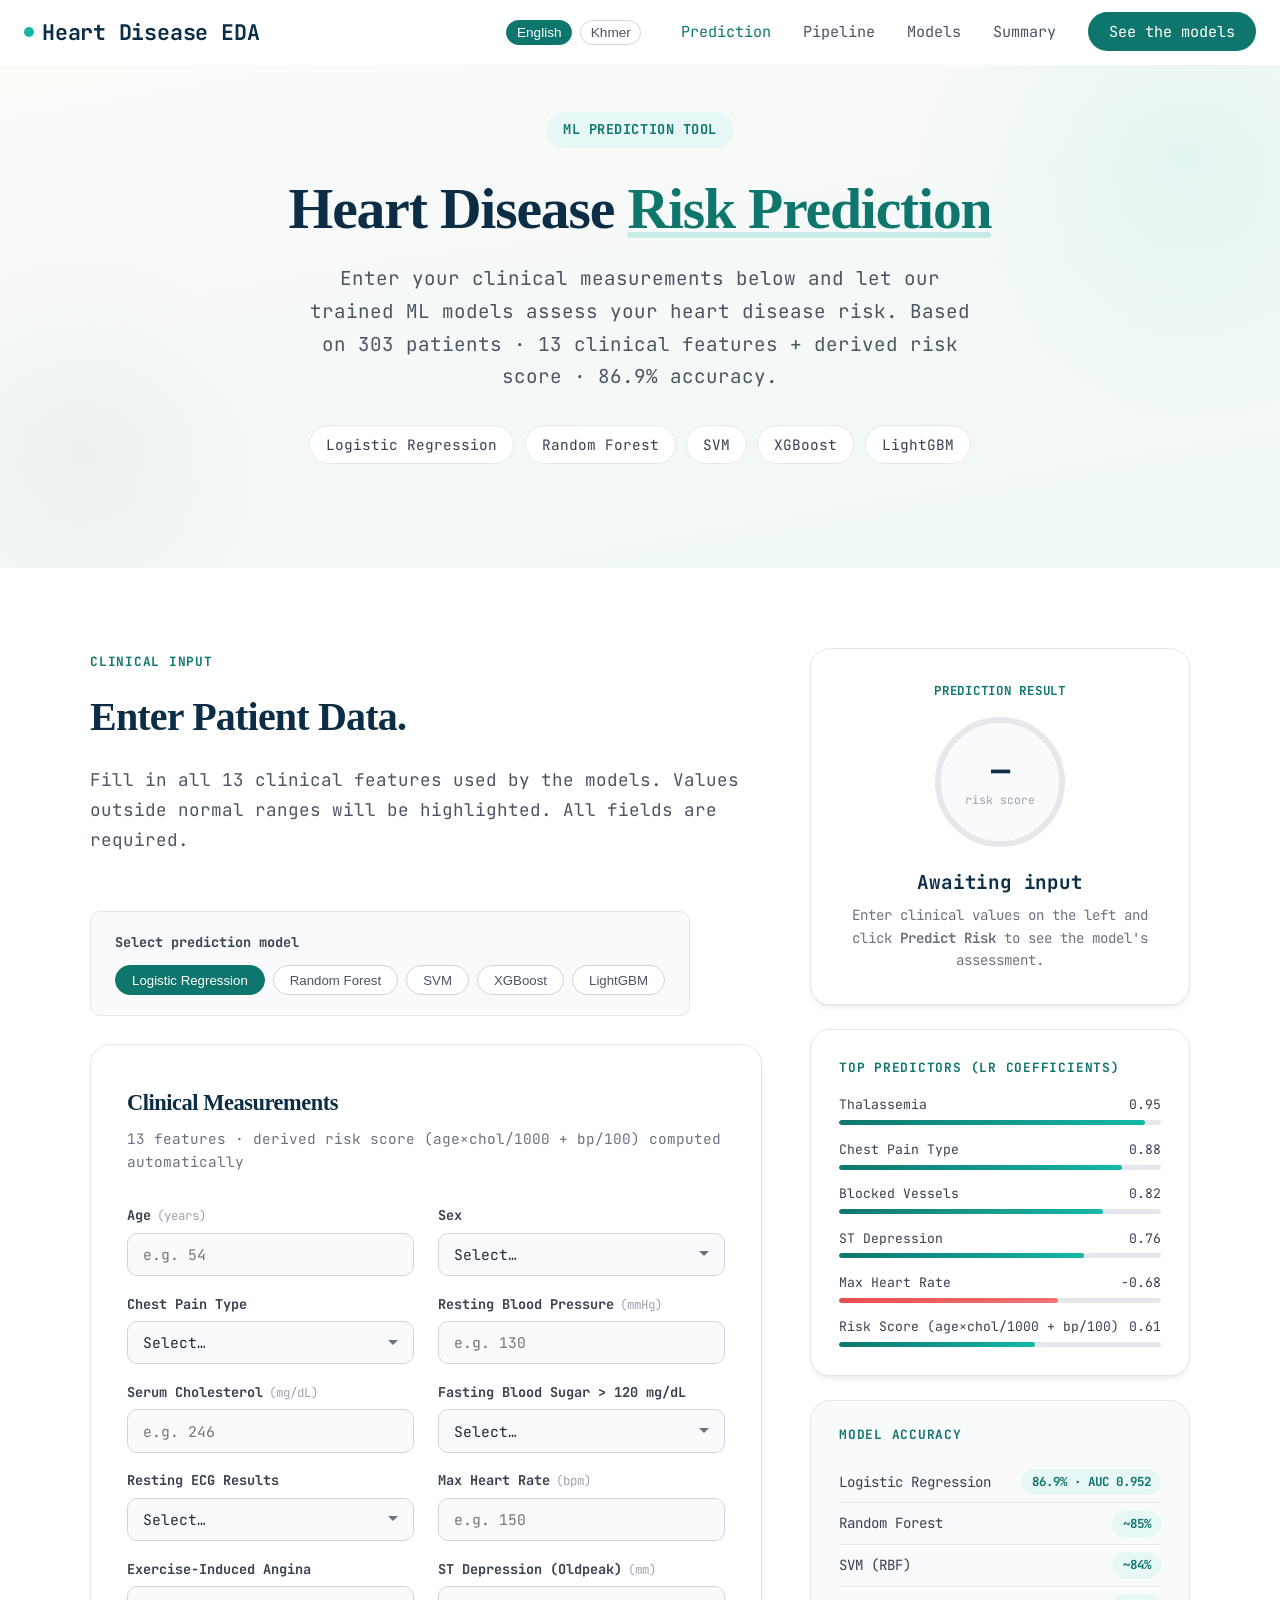
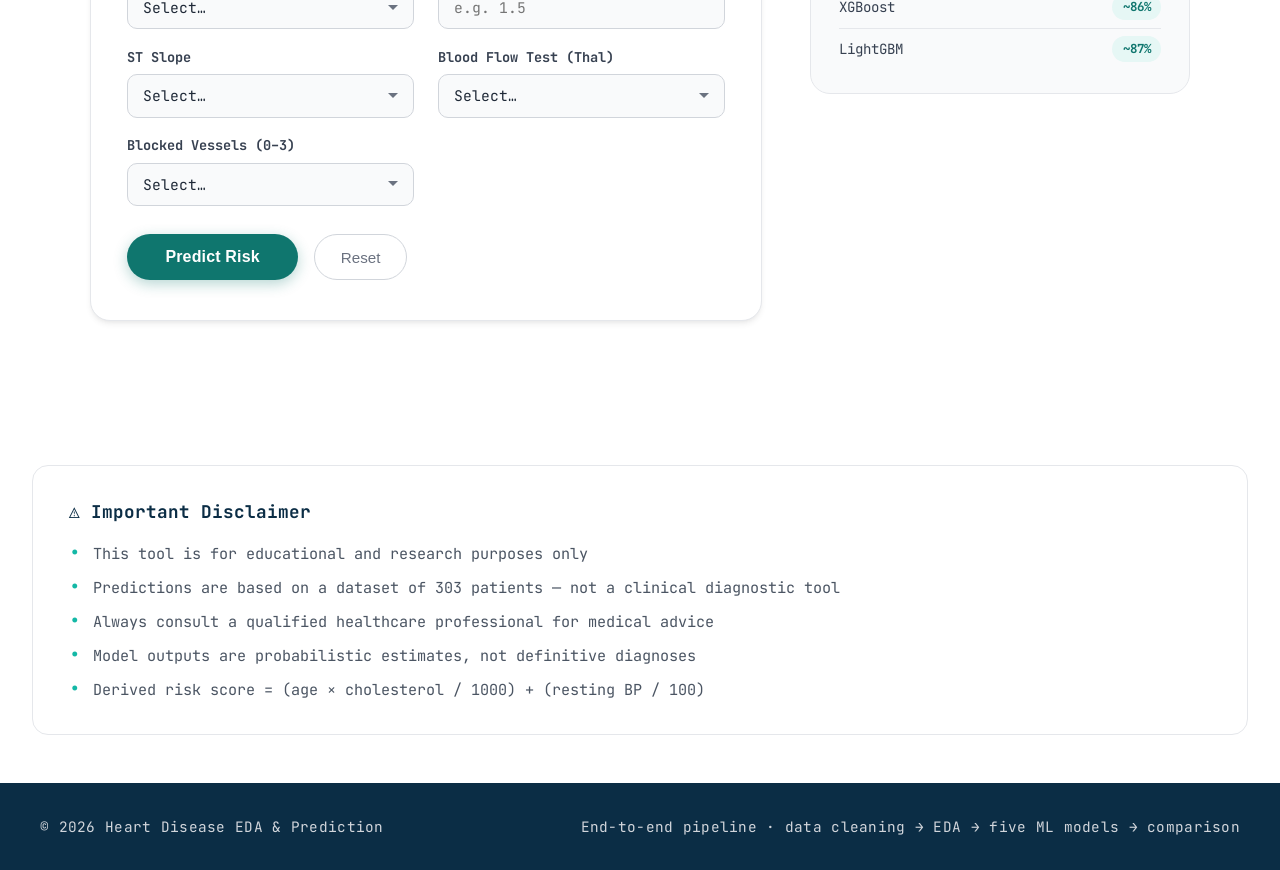
==== commit b94106c2: "Initial commit" ====
--- a/frontend/prediction-page.html
+++ b/frontend/prediction-page.html
@@ -6,433 +6,9 @@
     <title>Heart Disease Prediction — End-to-End ML Pipeline</title>
     <meta name="description" content="Predict heart disease risk using our trained ML models (Logistic Regression, Random Forest, SVM, XGBoost, LightGBM) on 13 clinical features + derived risk score.">
     <link rel="stylesheet" href="css/styles.css">
-    <style>
-        /* ─── PREDICTION PAGE EXTRAS ────────────────── */
-        .prediction-hero {
-            min-height: 55vh;
-            display: flex;
-            align-items: center;
-            justify-content: center;
-            padding: 7rem 2rem 4rem;
-            background: linear-gradient(170deg, #fdfcf8 0%, #f8faf9 30%, #eef7f5 100%);
-            position: relative;
-            overflow: hidden;
-        }
-        .prediction-hero::before {
-            content: '';
-            position: absolute;
-            top: -120px;
-            right: -180px;
-            width: 550px;
-            height: 550px;
-            border-radius: 50%;
-            background: radial-gradient(circle, rgba(20, 184, 166, 0.08) 0%, transparent 70%);
-            pointer-events: none;
-        }
-        .prediction-hero::after {
-            content: '';
-            position: absolute;
-            bottom: -80px;
-            left: -120px;
-            width: 400px;
-            height: 400px;
-            border-radius: 50%;
-            background: radial-gradient(circle, rgba(11, 45, 69, 0.04) 0%, transparent 70%);
-            pointer-events: none;
-        }
-        .prediction-hero-inner {
-            max-width: 780px;
-            text-align: center;
-            position: relative;
-            z-index: 1;
-        }
-        /* ─── PREDICTION FORM SECTION ─────────────── */
-        .prediction-section {
-            padding: 5rem 2rem 6rem;
-            background: var(--color-white);
-        }
-        .prediction-layout {
-            max-width: 1100px;
-            margin: 0 auto;
-            display: grid;
-            grid-template-columns: 1fr 380px;
-            gap: 3rem;
-            align-items: start;
-        }
-
-        /* Form card */
-        .form-card {
-            background: var(--color-white);
-            border: 1px solid var(--color-gray-200);
-            border-radius: var(--radius-xl);
-            padding: 2.5rem 2.25rem;
-            box-shadow: var(--shadow-md);
-        }
-        .form-card h3 {
-            font-size: 1.4rem;
-            font-weight: 700;
-            color: var(--color-deep-blue);
-            letter-spacing: -0.02em;
-            margin-bottom: 0.4rem;
-            font-family: var(--font-serif);
-        }
-        .form-card .form-subtitle {
-            color: var(--color-gray-500);
-            font-size: 0.9rem;
-            margin-bottom: 2rem;
-        }
-        .form-grid {
-            display: grid;
-            grid-template-columns: 1fr 1fr;
-            gap: 1.1rem 1.5rem;
-        }
-        .form-group {
-            display: flex;
-            flex-direction: column;
-        }
-        .form-group.full-width {
-            grid-column: 1 / -1;
-        }
-        .form-group label {
-            font-weight: 600;
-            font-size: 0.85rem;
-            color: var(--color-gray-700);
-            margin-bottom: 0.35rem;
-            display: flex;
-            align-items: center;
-            gap: 0.4rem;
-        }
-        .form-group label .label-hint {
-            font-weight: 400;
-            color: var(--color-gray-400);
-            font-size: 0.78rem;
-        }
-        .form-group input[type="number"],
-        .form-group select {
-            width: 100%;
-            padding: 0.7rem 0.95rem;
-            border: 1.5px solid var(--color-gray-300);
-            border-radius: var(--radius-md);
-            font-family: var(--font-sans);
-            font-size: 0.92rem;
-            color: var(--color-gray-800);
-            background: var(--color-gray-50);
-            transition: all var(--transition);
-            appearance: none;
-            -webkit-appearance: none;
-        }
-        .form-group select {
-            background-image: url("data:image/svg+xml,%3Csvg xmlns='http://www.w3.org/2000/svg' width='12' height='12' viewBox='0 0 12 12'%3E%3Cpath fill='%236b7280' d='M6 8L1 3h10z'/%3E%3C/svg%3E");
-            background-repeat: no-repeat;
-            background-position: right 0.85rem center;
-            padding-right: 2.25rem;
-            cursor: pointer;
-        }
-        .form-group input[type="number"]:focus,
-        .form-group select:focus {
-            outline: none;
-            border-color: var(--color-teal-light);
-            box-shadow: 0 0 0 4px rgba(20, 184, 166, 0.1);
-            background: var(--color-white);
-        }
-        .form-actions {
-            margin-top: 1.75rem;
-            display: flex;
-            gap: 1rem;
-            align-items: center;
-            flex-wrap: wrap;
-        }
-        .btn-predict {
-            padding: 0.85rem 2.4rem;
-            background: var(--color-teal);
-            color: #fff;
-            border: none;
-            border-radius: 9999px;
-            font-weight: 600;
-            font-size: 1rem;
-            cursor: pointer;
-            transition: all var(--transition);
-            letter-spacing: 0.01em;
-            box-shadow: 0 4px 14px rgba(15, 118, 110, 0.3);
-            display: flex;
-            align-items: center;
-            gap: 0.5rem;
-        }
-        .btn-predict:hover {
-            background: #0d5f58;
-            box-shadow: 0 6px 20px rgba(15, 118, 110, 0.4);
-            transform: translateY(-2px);
-        }
-        .btn-predict:disabled {
-            opacity: 0.6;
-            cursor: not-allowed;
-            transform: none;
-        }
-        .btn-reset {
-            padding: 0.85rem 1.6rem;
-            background: transparent;
-            color: var(--color-gray-500);
-            border: 1.5px solid var(--color-gray-300);
-            border-radius: 9999px;
-            font-weight: 500;
-            font-size: 0.95rem;
-            cursor: pointer;
-            transition: all var(--transition);
-        }
-        .btn-reset:hover {
-            border-color: var(--color-gray-500);
-            color: var(--color-gray-700);
-        }
-
-        /* Model selector */
-        .model-selector {
-            margin-bottom: 1.75rem;
-            padding: 1.25rem 1.5rem;
-            background: var(--color-gray-50);
-            border-radius: var(--radius-md);
-            border: 1px solid var(--color-gray-200);
-        }
-        .model-selector p {
-            font-weight: 600;
-            font-size: 0.85rem;
-            color: var(--color-gray-700);
-            margin-bottom: 0.75rem;
-        }
-        .model-chips {
-            display: flex;
-            flex-wrap: wrap;
-            gap: 0.5rem;
-        }
-        .model-chip {
-            padding: 0.4rem 1rem;
-            border-radius: 9999px;
-            font-size: 0.83rem;
-            font-weight: 500;
-            border: 1.5px solid var(--color-gray-300);
-            background: var(--color-white);
-            color: var(--color-gray-600);
-            cursor: pointer;
-            transition: all var(--transition);
-        }
-        .model-chip:hover {
-            border-color: var(--color-teal-light);
-            color: var(--color-teal);
-        }
-        .model-chip.active {
-            background: var(--color-teal);
-            border-color: var(--color-teal);
-            color: #fff;
-        }
-
-        /* Results sidebar */
-        .results-sidebar {
-            position: sticky;
-            top: 80px;
-            display: flex;
-            flex-direction: column;
-            gap: 1.5rem;
-        }
-
-        /* Result card */
-        .result-card {
-            background: var(--color-white);
-            border: 1px solid var(--color-gray-200);
-            border-radius: var(--radius-xl);
-            padding: 2rem 1.75rem;
-            box-shadow: var(--shadow-md);
-            text-align: center;
-            transition: all var(--transition);
-        }
-        .result-card .result-label {
-            font-size: 0.78rem;
-            font-weight: 600;
-            letter-spacing: 0.06em;
-            text-transform: uppercase;
-            color: var(--color-teal);
-            margin-bottom: 1rem;
-        }
-        .result-gauge {
-            width: 130px;
-            height: 130px;
-            border-radius: 50%;
-            display: flex;
-            align-items: center;
-            justify-content: center;
-            flex-direction: column;
-            margin: 0 auto 1.25rem;
-            border: 6px solid var(--color-gray-200);
-            transition: all 0.5s ease;
-            position: relative;
-        }
-        .result-gauge.low {
-            border-color: #14b8a6;
-            background: rgba(20, 184, 166, 0.05);
-        }
-        .result-gauge.high {
-            border-color: #e84e4e;
-            background: rgba(232, 78, 78, 0.05);
-        }
-        .result-gauge.idle {
-            border-color: var(--color-gray-200);
-            background: var(--color-gray-50);
-        }
-        .result-gauge .gauge-pct {
-            font-size: 2rem;
-            font-weight: 800;
-            color: var(--color-deep-blue);
-            line-height: 1;
-            letter-spacing: -0.04em;
-        }
-        .result-gauge .gauge-sub {
-            font-size: 0.72rem;
-            color: var(--color-gray-400);
-            margin-top: 0.2rem;
-        }
-        .result-verdict {
-            font-size: 1.2rem;
-            font-weight: 700;
-            color: var(--color-deep-blue);
-            margin-bottom: 0.4rem;
-            letter-spacing: -0.01em;
-        }
-        .result-verdict.low-risk { color: #0d9488; }
-        .result-verdict.high-risk { color: #dc2626; }
-        .result-desc {
-            font-size: 0.88rem;
-            color: var(--color-gray-500);
-            line-height: 1.6;
-        }
-
-        /* Feature importance info card */
-        .info-card {
-            background: var(--color-white);
-            border: 1px solid var(--color-gray-200);
-            border-radius: var(--radius-xl);
-            padding: 1.75rem;
-            box-shadow: var(--shadow-md);
-        }
-        .info-card .info-title {
-            font-size: 0.8rem;
-            font-weight: 600;
-            letter-spacing: 0.06em;
-            text-transform: uppercase;
-            color: var(--color-teal);
-            margin-bottom: 1rem;
-        }
-        .feature-bar-list {
-            display: flex;
-            flex-direction: column;
-            gap: 0.85rem;
-        }
-        .feature-bar-item {
-            display: flex;
-            flex-direction: column;
-            gap: 0.3rem;
-        }
-        .feature-bar-header {
-            display: flex;
-            justify-content: space-between;
-            font-size: 0.82rem;
-            font-weight: 500;
-            color: var(--color-gray-700);
-        }
-        .feature-bar-track {
-            height: 5px;
-            background: var(--color-gray-200);
-            border-radius: 9999px;
-            overflow: hidden;
-        }
-        .feature-bar-fill {
-            height: 100%;
-            border-radius: 9999px;
-            background: linear-gradient(90deg, var(--color-teal) 0%, var(--color-teal-light) 100%);
-            transition: width 0.7s cubic-bezier(0.4, 0, 0.2, 1);
-        }
-
-        /* Model accuracy pills */
-        .model-stats-card {
-            background: var(--color-gray-50);
-            border: 1px solid var(--color-gray-200);
-            border-radius: var(--radius-xl);
-            padding: 1.5rem 1.75rem;
-        }
-        .model-stats-card .info-title {
-            font-size: 0.8rem;
-            font-weight: 600;
-            letter-spacing: 0.06em;
-            text-transform: uppercase;
-            color: var(--color-teal);
-            margin-bottom: 1rem;
-        }
-        .model-stat-row {
-            display: flex;
-            justify-content: space-between;
-            align-items: center;
-            padding: 0.45rem 0;
-            border-bottom: 1px solid var(--color-gray-200);
-            font-size: 0.88rem;
-        }
-        .model-stat-row:last-child { border-bottom: none; }
-        .model-stat-name { color: var(--color-gray-700); font-weight: 500; }
-        .model-stat-badge {
-            background: var(--color-teal-pale);
-            color: var(--color-teal);
-            padding: 0.2rem 0.65rem;
-            border-radius: 9999px;
-            font-size: 0.78rem;
-            font-weight: 600;
-            white-space: nowrap;
-        }
-
-        /* Spinner */
-        .spinner {
-            display: none;
-            width: 18px;
-            height: 18px;
-            border: 2.5px solid rgba(255,255,255,0.4);
-            border-top-color: #fff;
-            border-radius: 50%;
-            animation: spin 0.65s linear infinite;
-        }
-        @keyframes spin { to { transform: rotate(360deg); } }
-
-        /* Alert */
-        .alert-banner {
-            display: none;
-            align-items: center;
-            gap: 0.75rem;
-            padding: 0.85rem 1.25rem;
-            border-radius: var(--radius-md);
-            font-size: 0.9rem;
-            font-weight: 500;
-            margin-top: 1rem;
-        }
-        .alert-banner.error {
-            background: #fef2f2;
-            color: #dc2626;
-            border: 1px solid #fca5a5;
-        }
-        .alert-banner.show { display: flex; }
-
-        /* Responsive */
-        @media (max-width: 960px) {
-            .prediction-layout {
-                grid-template-columns: 1fr;
-            }
-            .results-sidebar {
-                position: static;
-            }
-            .form-grid {
-                grid-template-columns: 1fr;
-            }
-        }
-        @media (max-width: 600px) {
-            .prediction-hero { padding: 5rem 1.25rem 3rem; }
-            .form-card { padding: 1.75rem 1.25rem; }
-        }
-    </style>
+
 </head>
-<body>
+<body class="prediction-page">
 
     <nav class="nav" id="navbar">
         <div class="nav-inner">
--- a/frontend/css/styles.css
+++ b/frontend/css/styles.css
@@ -1,3 +1,4 @@
+/* ─── FONT FACES ───────────────────────────────── */
 @font-face {
     font-family: 'Battambang';
     src: url('../fonts/Battambang-Regular.ttf') format('truetype');
@@ -27,7 +28,700 @@
     font-display: swap;
 }
 
-:root {
+/* ─── GLOBAL RESETS ────────────────────────────── */
+*, *::before, *::after {
+    box-sizing: border-box;
+    margin: 0;
+    padding: 0;
+}
+html {
+    scroll-behavior: smooth;
+    -webkit-font-smoothing: antialiased;
+}
+body {
+    overflow-x: hidden;
+}
+
+/* ─── INDEX PAGE STYLES (body.index-page) ──────── */
+body.index-page {
+    --color-white:      #ffffff;
+    --color-deep-blue:  #0b2d45;
+    --color-teal:       #0f766e;
+    --color-teal-light: #14b8a6;
+    --color-teal-pale:  #ccfbf1;
+    --color-gray-50:    #f9fafb;
+    --color-gray-100:   #f3f4f6;
+    --color-gray-200:   #e5e7eb;
+    --color-gray-300:   #d1d5db;
+    --color-gray-400:   #9ca3af;
+    --color-gray-500:   #6b7280;
+    --color-gray-600:   #4b5563;
+    --color-gray-700:   #374151;
+    --color-gray-800:   #1f2937;
+    --font-serif:       'DM Serif Display', Georgia, serif;
+    --font-sans:        'DM Sans', system-ui, sans-serif;
+    --radius-sm:        0.375rem;
+    --radius-md:        0.75rem;
+    --radius-xl:        1.25rem;
+    --shadow-sm:        0 1px 3px rgba(0,0,0,0.06);
+    --shadow-md:        0 4px 16px rgba(0,0,0,0.08);
+    --shadow-lg:        0 12px 40px rgba(0,0,0,0.12);
+    --transition:       0.2s ease;
+
+    font-family: var(--font-sans);
+    color: var(--color-gray-700);
+    background: var(--color-white);
+    line-height: 1.7;
+}
+
+body.index-page .nav {
+    position: fixed;
+    top: 0; left: 0; right: 0;
+    z-index: 100;
+    padding: 1.1rem 2rem;
+    background: rgba(255,255,255,0.7);
+    backdrop-filter: blur(14px);
+    -webkit-backdrop-filter: blur(14px);
+    border-bottom: 1px solid transparent;
+    transition: all var(--transition);
+}
+body.index-page .nav.scrolled {
+    background: rgba(255,255,255,0.96);
+    border-bottom-color: var(--color-gray-200);
+    box-shadow: var(--shadow-sm);
+}
+body.index-page .nav-inner {
+    max-width: 1160px;
+    margin: 0 auto;
+    display: flex;
+    align-items: center;
+    justify-content: space-between;
+    gap: 2rem;
+}
+body.index-page .nav-logo {
+    font-family: var(--font-serif);
+    font-size: 1.2rem;
+    color: var(--color-deep-blue);
+    text-decoration: none;
+    display: flex;
+    align-items: center;
+    gap: 0.55rem;
+    white-space: nowrap;
+}
+body.index-page .logo-dot {
+    width: 9px; height: 9px;
+    border-radius: 50%;
+    background: var(--color-teal-light);
+    flex-shrink: 0;
+    box-shadow: 0 0 0 3px rgba(20,184,166,0.18);
+}
+body.index-page .nav-links {
+    list-style: none;
+    display: flex;
+    align-items: center;
+    gap: 0.2rem;
+}
+body.index-page .nav-links li a {
+    text-decoration: none;
+    font-size: 0.9rem;
+    font-weight: 500;
+    color: var(--color-gray-600);
+    padding: 0.4rem 0.8rem;
+    border-radius: var(--radius-sm);
+    transition: all var(--transition);
+}
+body.index-page .nav-links li a:hover { color: var(--color-teal); background: var(--color-teal-pale); }
+body.index-page .nav-link-active { color: var(--color-teal) !important; }
+body.index-page .nav-cta {
+    background: var(--color-deep-blue) !important;
+    color: var(--color-white) !important;
+    padding: 0.45rem 1.1rem !important;
+    border-radius: 9999px !important;
+    font-weight: 600 !important;
+}
+body.index-page .nav-cta:hover { background: var(--color-teal) !important; }
+body.index-page .nav-toggle {
+    display: none;
+    flex-direction: column;
+    gap: 5px;
+    background: none;
+    border: none;
+    cursor: pointer;
+    padding: 0.25rem;
+}
+body.index-page .nav-toggle span {
+    display: block;
+    width: 22px; height: 2px;
+    background: var(--color-gray-700);
+    border-radius: 2px;
+    transition: all var(--transition);
+}
+@media (max-width: 820px) {
+    body.index-page .nav-toggle { display: flex; }
+    body.index-page .nav-links {
+        display: none;
+        position: absolute;
+        top: 100%; left: 0; right: 0;
+        background: var(--color-white);
+        border-bottom: 1px solid var(--color-gray-200);
+        padding: 1rem;
+        flex-direction: column;
+        align-items: flex-start;
+        gap: 0.15rem;
+        box-shadow: var(--shadow-md);
+    }
+    body.index-page .nav-links.open { display: flex; }
+    body.index-page .nav-links li { width: 100%; }
+    body.index-page .nav-links li a { display: block; width: 100%; }
+}
+
+body.index-page .hero {
+    min-height: 100vh;
+    display: flex;
+    align-items: center;
+    justify-content: center;
+    padding: 8rem 2rem 6rem;
+    background: linear-gradient(155deg, #fdfcf8 0%, #f3faf8 45%, #e8f4f2 100%);
+    position: relative;
+    overflow: hidden;
+}
+body.index-page .hero::before {
+    content: '';
+    position: absolute;
+    top: -120px; right: -220px;
+    width: 750px; height: 750px;
+    border-radius: 50%;
+    background: radial-gradient(circle, rgba(20,184,166,0.07) 0%, transparent 65%);
+    pointer-events: none;
+}
+body.index-page .hero::after {
+    content: '';
+    position: absolute;
+    bottom: -160px; left: -160px;
+    width: 620px; height: 620px;
+    border-radius: 50%;
+    background: radial-gradient(circle, rgba(11,45,69,0.05) 0%, transparent 65%);
+    pointer-events: none;
+}
+body.index-page .hero-inner {
+    max-width: 860px;
+    text-align: center;
+    position: relative;
+    z-index: 1;
+}
+body.index-page .hero-badge {
+    display: inline-block;
+    padding: 0.35rem 1.1rem;
+    background: var(--color-teal-pale);
+    color: var(--color-teal);
+    border-radius: 9999px;
+    font-size: 0.78rem;
+    font-weight: 600;
+    letter-spacing: 0.06em;
+    text-transform: uppercase;
+    margin-bottom: 1.6rem;
+}
+body.index-page .hero h1 {
+    font-family: var(--font-serif);
+    font-size: clamp(2.6rem, 6vw, 4.4rem);
+    color: var(--color-deep-blue);
+    line-height: 1.1;
+    letter-spacing: -0.03em;
+    margin-bottom: 1.4rem;
+}
+body.index-page .highlight { color: var(--color-teal-light); font-style: italic; }
+body.index-page .hero-subtext {
+    font-size: 1.15rem;
+    color: var(--color-gray-500);
+    max-width: 640px;
+    margin: 0 auto 2.5rem;
+    line-height: 1.75;
+}
+body.index-page .hero-tags {
+    display: flex;
+    flex-wrap: wrap;
+    justify-content: center;
+    gap: 0.6rem;
+    margin-bottom: 2.75rem;
+}
+body.index-page .hero-tag {
+    padding: 0.35rem 0.9rem;
+    background: var(--color-white);
+    border: 1.5px solid var(--color-gray-200);
+    border-radius: 9999px;
+    font-size: 0.83rem;
+    font-weight: 500;
+    color: var(--color-gray-600);
+}
+body.index-page .hero-actions {
+    display: flex;
+    justify-content: center;
+    gap: 1rem;
+    flex-wrap: wrap;
+    margin-bottom: 4rem;
+}
+body.index-page .btn-primary {
+    display: inline-flex;
+    align-items: center;
+    gap: 0.5rem;
+    padding: 0.9rem 2.25rem;
+    background: var(--color-teal);
+    color: var(--color-white);
+    text-decoration: none;
+    border-radius: 9999px;
+    font-weight: 600;
+    font-size: 1rem;
+    transition: all var(--transition);
+    box-shadow: 0 4px 14px rgba(15,118,110,0.3);
+}
+body.index-page .btn-primary:hover {
+    background: #0d5f58;
+    transform: translateY(-2px);
+    box-shadow: 0 6px 20px rgba(15,118,110,0.4);
+}
+body.index-page .btn-secondary {
+    display: inline-flex;
+    align-items: center;
+    gap: 0.5rem;
+    padding: 0.9rem 2rem;
+    background: transparent;
+    color: var(--color-gray-600);
+    text-decoration: none;
+    border-radius: 9999px;
+    border: 1.5px solid var(--color-gray-300);
+    font-weight: 500;
+    font-size: 1rem;
+    transition: all var(--transition);
+}
+body.index-page .btn-secondary:hover { border-color: var(--color-teal); color: var(--color-teal); }
+
+body.index-page .hero-stats {
+    display: flex;
+    justify-content: center;
+    gap: 3rem;
+    padding-top: 3rem;
+    border-top: 1px solid var(--color-gray-200);
+    flex-wrap: wrap;
+}
+body.index-page .stat-item { text-align: center; }
+body.index-page .stat-number {
+    font-family: var(--font-serif);
+    font-size: 2.4rem;
+    color: var(--color-deep-blue);
+    line-height: 1;
+    letter-spacing: -0.04em;
+}
+body.index-page .stat-label {
+    font-size: 0.78rem;
+    color: var(--color-gray-400);
+    margin-top: 0.35rem;
+    text-transform: uppercase;
+    letter-spacing: 0.06em;
+}
+
+body.index-page .section-inner { max-width: 1100px; margin: 0 auto; }
+body.index-page .section-label {
+    display: inline-block;
+    font-size: 0.78rem;
+    font-weight: 600;
+    letter-spacing: 0.07em;
+    text-transform: uppercase;
+    color: var(--color-teal);
+    margin-bottom: 0.6rem;
+}
+body.index-page .section-heading {
+    font-family: var(--font-serif);
+    font-size: clamp(1.9rem, 4vw, 2.9rem);
+    color: var(--color-deep-blue);
+    line-height: 1.15;
+    letter-spacing: -0.03em;
+    margin-bottom: 1rem;
+}
+body.index-page .section-intro {
+    font-size: 1.05rem;
+    color: var(--color-gray-500);
+    max-width: 580px;
+    line-height: 1.7;
+    margin-bottom: 3rem;
+}
+
+body.index-page .pipeline {
+    padding: 6rem 2rem;
+    background: var(--color-white);
+}
+body.index-page .pipeline-grid {
+    display: grid;
+    grid-template-columns: repeat(auto-fit, minmax(240px, 1fr));
+    gap: 1.5rem;
+}
+body.index-page .pipeline-card {
+    background: var(--color-gray-50);
+    border: 1px solid var(--color-gray-200);
+    border-radius: var(--radius-xl);
+    padding: 2rem 1.75rem;
+    transition: all var(--transition);
+}
+body.index-page .pipeline-card:hover {
+    transform: translateY(-4px);
+    box-shadow: var(--shadow-md);
+    border-color: rgba(20,184,166,0.4);
+}
+body.index-page .pipeline-step {
+    display: inline-flex;
+    align-items: center;
+    justify-content: center;
+    width: 38px; height: 38px;
+    border-radius: 10px;
+    background: var(--color-teal-pale);
+    color: var(--color-teal);
+    font-weight: 700;
+    font-size: 0.88rem;
+    margin-bottom: 1.25rem;
+}
+body.index-page .pipeline-card h4 {
+    font-family: var(--font-serif);
+    font-size: 1.15rem;
+    color: var(--color-deep-blue);
+    margin-bottom: 0.5rem;
+}
+body.index-page .pipeline-card > p {
+    font-size: 0.88rem;
+    color: var(--color-gray-500);
+    line-height: 1.65;
+}
+body.index-page .pipeline-card ul {
+    list-style: none;
+    margin-top: 1rem;
+    display: flex;
+    flex-direction: column;
+    gap: 0.4rem;
+}
+body.index-page .pipeline-card ul li {
+    font-size: 0.83rem;
+    color: var(--color-gray-500);
+    padding-left: 1.25rem;
+    position: relative;
+    line-height: 1.5;
+}
+body.index-page .pipeline-card ul li::before {
+    content: '→';
+    position: absolute; left: 0;
+    color: var(--color-teal-light);
+    font-size: 0.75rem;
+    top: 2px;
+}
+
+body.index-page .features-section {
+    padding: 6rem 2rem;
+    background: linear-gradient(180deg, #f8faf9 0%, var(--color-white) 100%);
+}
+body.index-page .features-layout {
+    display: grid;
+    grid-template-columns: 1fr 1fr;
+    gap: 4.5rem;
+    align-items: start;
+}
+@media (max-width: 900px) { body.index-page .features-layout { grid-template-columns: 1fr; gap: 3rem; } }
+
+body.index-page .features-table {
+    width: 100%;
+    border-collapse: collapse;
+    font-size: 0.875rem;
+}
+body.index-page .features-table th {
+    text-align: left;
+    font-size: 0.76rem;
+    font-weight: 600;
+    letter-spacing: 0.06em;
+    text-transform: uppercase;
+    color: var(--color-gray-400);
+    padding: 0.5rem 0.75rem;
+    border-bottom: 2px solid var(--color-gray-200);
+}
+body.index-page .features-table td {
+    padding: 0.55rem 0.75rem;
+    border-bottom: 1px solid var(--color-gray-100);
+    color: var(--color-gray-700);
+    vertical-align: top;
+    line-height: 1.5;
+}
+body.index-page .features-table td:first-child {
+    font-family: 'Courier New', monospace;
+    font-size: 0.8rem;
+    color: var(--color-teal);
+    white-space: nowrap;
+    font-weight: 600;
+}
+body.index-page .features-table tr:last-child td { border-bottom: none; }
+body.index-page .feature-badge {
+    display: inline-block;
+    padding: 0.12rem 0.5rem;
+    background: #fef3c7;
+    color: #92400e;
+    border-radius: 999px;
+    font-size: 0.7rem;
+    font-weight: 600;
+}
+
+body.index-page .corr-bars { display: flex; flex-direction: column; gap: 0.9rem; margin-top: 0.5rem; }
+body.index-page .corr-item { display: flex; flex-direction: column; gap: 0.3rem; }
+body.index-page .corr-header {
+    display: flex;
+    justify-content: space-between;
+    font-size: 0.83rem;
+    font-weight: 500;
+    color: var(--color-gray-700);
+}
+body.index-page .corr-track {
+    height: 6px;
+    background: var(--color-gray-200);
+    border-radius: 999px;
+    overflow: hidden;
+}
+body.index-page .corr-fill {
+    height: 100%;
+    border-radius: 999px;
+}
+body.index-page .corr-fill.pos { background: linear-gradient(90deg, #e84e4e, #f87171); }
+body.index-page .corr-fill.neg { background: linear-gradient(90deg, var(--color-teal), var(--color-teal-light)); }
+
+body.index-page .models-section {
+    padding: 6rem 2rem;
+    background: var(--color-white);
+}
+body.index-page .models-grid {
+    display: grid;
+    grid-template-columns: repeat(auto-fit, minmax(310px, 1fr));
+    gap: 1.75rem;
+}
+body.index-page .model-card {
+    background: var(--color-white);
+    border: 1px solid var(--color-gray-200);
+    border-radius: var(--radius-xl);
+    padding: 2rem 1.85rem;
+    box-shadow: var(--shadow-sm);
+    transition: all var(--transition);
+    position: relative;
+    overflow: hidden;
+}
+body.index-page .model-card::before {
+    content: '';
+    position: absolute;
+    top: 0; left: 0; right: 0;
+    height: 3px;
+}
+body.index-page .model-card.lr::before   { background: #3b82f6; }
+body.index-page .model-card.rf::before   { background: #22c55e; }
+body.index-page .model-card.svm::before  { background: #a855f7; }
+body.index-page .model-card.xgb::before  { background: #f97316; }
+body.index-page .model-card.lgbm::before { background: #eab308; }
+body.index-page .model-card:hover {
+    transform: translateY(-4px);
+    box-shadow: var(--shadow-lg);
+}
+body.index-page .model-card-header {
+    display: flex;
+    align-items: flex-start;
+    justify-content: space-between;
+    margin-bottom: 1.1rem;
+}
+body.index-page .model-icon {
+    width: 44px; height: 44px;
+    border-radius: var(--radius-md);
+    display: flex;
+    align-items: center;
+    justify-content: center;
+    font-size: 1.3rem;
+}
+body.index-page .lr  .model-icon { background: #eff6ff; }
+body.index-page .rf  .model-icon { background: #f0fdf4; }
+body.index-page .svm .model-icon { background: #faf5ff; }
+body.index-page .xgb .model-icon { background: #fff7ed; }
+body.index-page .lgbm .model-icon { background: #fefce8; }
+body.index-page .model-accuracy { text-align: right; }
+body.index-page .accuracy-num {
+    font-family: var(--font-serif);
+    font-size: 1.75rem;
+    color: var(--color-deep-blue);
+    line-height: 1;
+    letter-spacing: -0.04em;
+}
+body.index-page .accuracy-label {
+    font-size: 0.7rem;
+    color: var(--color-gray-400);
+    text-transform: uppercase;
+    letter-spacing: 0.05em;
+    margin-top: 0.2rem;
+}
+body.index-page .model-card h4 {
+    font-family: var(--font-serif);
+    font-size: 1.2rem;
+    color: var(--color-deep-blue);
+    margin-bottom: 0.4rem;
+}
+body.index-page .model-card p {
+    font-size: 0.875rem;
+    color: var(--color-gray-500);
+    line-height: 1.65;
+    margin-bottom: 1.25rem;
+}
+body.index-page .model-meta {
+    display: flex;
+    flex-wrap: wrap;
+    gap: 0.45rem;
+}
+body.index-page .meta-pill {
+    padding: 0.22rem 0.65rem;
+    background: var(--color-gray-50);
+    border: 1px solid var(--color-gray-200);
+    border-radius: 999px;
+    font-size: 0.77rem;
+    color: var(--color-gray-600);
+    font-weight: 500;
+}
+
+body.index-page .work-extra {
+    background: var(--color-white);
+    border: 1px solid var(--color-gray-200);
+    border-radius: var(--radius-xl);
+    padding: 2rem 2.25rem;
+    box-shadow: var(--shadow-sm);
+}
+body.index-page .work-extra h4 {
+    font-family: var(--font-serif);
+    font-size: 1.1rem;
+    color: var(--color-deep-blue);
+    margin-bottom: 0.9rem;
+}
+body.index-page .work-extra ul {
+    padding-left: 1.3rem;
+    display: flex;
+    flex-direction: column;
+    gap: 0.5rem;
+}
+body.index-page .work-extra ul li {
+    font-size: 0.9rem;
+    color: var(--color-gray-600);
+    line-height: 1.5;
+}
+body.index-page .work-tools {
+    display: flex;
+    flex-wrap: wrap;
+    gap: 0.5rem;
+    margin-top: 1.25rem;
+}
+body.index-page .tool-tag {
+    padding: 0.28rem 0.8rem;
+    background: var(--color-gray-50);
+    border: 1.5px solid var(--color-gray-200);
+    border-radius: 999px;
+    font-size: 0.8rem;
+    font-weight: 500;
+    color: var(--color-gray-600);
+}
+
+body.index-page .contact {
+    padding: 5.5rem 2rem 7rem;
+    background: linear-gradient(180deg, #f8faf9 0%, #eaf4f2 100%);
+}
+body.index-page .comparison-table-wrap {
+    overflow-x: auto;
+    margin-top: 2.5rem;
+    border-radius: var(--radius-xl);
+    border: 1px solid var(--color-gray-200);
+    box-shadow: var(--shadow-sm);
+    margin-bottom: 2.5rem;
+}
+body.index-page .comparison-table {
+    width: 100%;
+    border-collapse: collapse;
+    font-size: 0.9rem;
+    background: var(--color-white);
+}
+body.index-page .comparison-table thead th {
+    background: var(--color-deep-blue);
+    color: var(--color-white);
+    padding: 0.9rem 1.25rem;
+    text-align: left;
+    font-size: 0.8rem;
+    font-weight: 600;
+    letter-spacing: 0.04em;
+    white-space: nowrap;
+}
+body.index-page .comparison-table tbody tr:nth-child(even) td { background: var(--color-gray-50); }
+body.index-page .comparison-table tbody tr:hover td { background: #f0fefb; transition: background var(--transition); }
+body.index-page .comparison-table tbody td {
+    padding: 0.85rem 1.25rem;
+    border-bottom: 1px solid var(--color-gray-100);
+    color: var(--color-gray-700);
+    vertical-align: middle;
+}
+body.index-page .comparison-table tbody tr:last-child td { border-bottom: none; }
+body.index-page .badge-best {
+    display: inline-block;
+    background: var(--color-teal-light);
+    color: #fff;
+    padding: 0.12rem 0.5rem;
+    border-radius: 999px;
+    font-size: 0.7rem;
+    font-weight: 700;
+    margin-left: 0.4rem;
+}
+body.index-page .badge-required {
+    display: inline-block;
+    background: #fef3c7;
+    color: #92400e;
+    padding: 0.12rem 0.5rem;
+    border-radius: 999px;
+    font-size: 0.72rem;
+    font-weight: 600;
+}
+body.index-page .badge-no {
+    display: inline-block;
+    background: var(--color-gray-100);
+    color: var(--color-gray-500);
+    padding: 0.12rem 0.5rem;
+    border-radius: 999px;
+    font-size: 0.72rem;
+    font-weight: 600;
+}
+body.index-page .findings-grid {
+    display: grid;
+    grid-template-columns: 1fr 1fr;
+    gap: 1.5rem;
+}
+@media (max-width: 680px) { body.index-page .findings-grid { grid-template-columns: 1fr; } }
+
+body.index-page .footer { background: var(--color-deep-blue); padding: 2rem; }
+body.index-page .footer-inner {
+    max-width: 1100px;
+    margin: 0 auto;
+    display: flex;
+    align-items: center;
+    justify-content: space-between;
+    flex-wrap: wrap;
+    gap: 0.75rem;
+    font-size: 0.85rem;
+    color: rgba(255,255,255,0.45);
+}
+body.index-page .footer-inner a { color: rgba(255,255,255,0.7); text-decoration: none; }
+body.index-page .footer-inner a:hover { color: #fff; }
+
+@keyframes fadeUp {
+    from { opacity: 0; transform: translateY(22px); }
+    to   { opacity: 1; transform: translateY(0); }
+}
+body.index-page .hero-inner > * { animation: fadeUp 0.7s ease both; }
+body.index-page .hero-inner > *:nth-child(1) { animation-delay: 0.1s; }
+body.index-page .hero-inner > *:nth-child(2) { animation-delay: 0.2s; }
+body.index-page .hero-inner > *:nth-child(3) { animation-delay: 0.3s; }
+body.index-page .hero-inner > *:nth-child(4) { animation-delay: 0.4s; }
+body.index-page .hero-inner > *:nth-child(5) { animation-delay: 0.5s; }
+body.index-page .hero-inner > *:nth-child(6) { animation-delay: 0.6s; }
+
+
+/* ─── PREDICTION PAGE STYLES (body.prediction-page) ── */
+body.prediction-page {
     --color-deep-blue: #0b2d45;
     --color-teal: #0f766e;
     --color-teal-light: #14b8a6;
@@ -56,41 +750,16 @@
     --radius-lg: 16px;
     --radius-xl: 20px;
     --transition: 0.25s cubic-bezier(0.4, 0, 0.2, 1);
-}
-
-*,
-*::before,
-*::after {
-    box-sizing: border-box;
-    margin: 0;
-    padding: 0;
-}
-
-html {
-    scroll-behavior: smooth;
-    font-size: 16px;
-    -webkit-font-smoothing: antialiased;
-    -moz-osx-font-smoothing: grayscale;
-}
-
-body {
+    
     font-family: var(--font-sans);
     background-color: var(--color-white);
     color: var(--color-gray-800);
     line-height: 1.6;
-    overflow-x: hidden;
-}
-
-body.lang-km {
-    font-family: 'Battambang', var(--font-sans);
-}
-
-/* ─── NAVIGATION ─────────────────────────── */
-.nav {
+}
+
+body.prediction-page .nav {
     position: fixed;
-    top: 0;
-    left: 0;
-    right: 0;
+    top: 0; left: 0; right: 0;
     z-index: 1000;
     background: rgba(255, 255, 255, 0.92);
     backdrop-filter: blur(12px);
@@ -99,11 +768,11 @@
     transition: border-color var(--transition), box-shadow var(--transition);
     padding: 0 1.5rem;
 }
-.nav.scrolled {
+body.prediction-page .nav.scrolled {
     border-bottom-color: var(--color-gray-200);
     box-shadow: var(--shadow-sm);
 }
-.nav-inner {
+body.prediction-page .nav-inner {
     max-width: 1280px;
     margin: 0 auto;
     display: flex;
@@ -111,8 +780,8 @@
     justify-content: space-between;
     height: 64px;
 }
-.nav-logo {
-    font-weight: 700;
+body.prediction-page .nav-logo {
+    font-weight: 750;
     font-size: 1.35rem;
     color: var(--color-deep-blue);
     letter-spacing: -0.01em;
@@ -121,7 +790,7 @@
     align-items: center;
     gap: 0.5rem;
 }
-.nav-logo .logo-dot {
+body.prediction-page .nav-logo .logo-dot {
     width: 10px;
     height: 10px;
     border-radius: 50%;
@@ -129,13 +798,13 @@
     display: inline-block;
     flex-shrink: 0;
 }
-.nav-links {
+body.prediction-page .nav-links {
     display: flex;
     align-items: center;
     gap: 2rem;
     list-style: none;
 }
-.nav-links a {
+body.prediction-page .nav-links a {
     text-decoration: none;
     color: var(--color-gray-600);
     font-weight: 500;
@@ -143,7 +812,7 @@
     transition: color var(--transition);
     position: relative;
 }
-.nav-links a::after {
+body.prediction-page .nav-links a::after {
     content: '';
     position: absolute;
     bottom: -4px;
@@ -154,13 +823,13 @@
     border-radius: 2px;
     transition: width var(--transition);
 }
-.nav-links a:hover {
-    color: var(--color-deep-blue);
-}
-.nav-links a:hover::after {
+body.prediction-page .nav-links a:hover {
+    color: var(--color-deep-blue);
+}
+body.prediction-page .nav-links a:hover::after {
     width: 100%;
 }
-.nav-cta {
+body.prediction-page .nav-cta {
     background: var(--color-teal);
     color: #fff !important;
     padding: 0.55rem 1.3rem;
@@ -169,16 +838,14 @@
     transition: background var(--transition), transform var(--transition) !important;
     white-space: nowrap;
 }
-.nav-cta::after {
+body.prediction-page .nav-cta::after {
     display: none !important;
 }
-.nav-cta:hover {
+body.prediction-page .nav-cta:hover {
     background: var(--color-deep-blue);
     transform: translateY(-1px);
 }
-
-/* Mobile nav toggle */
-.nav-toggle {
+body.prediction-page .nav-toggle {
     display: none;
     background: none;
     border: none;
@@ -188,7 +855,7 @@
     gap: 5px;
     z-index: 1001;
 }
-.nav-toggle span {
+body.prediction-page .nav-toggle span {
     display: block;
     width: 26px;
     height: 2.5px;
@@ -196,498 +863,8 @@
     border-radius: 3px;
     transition: var(--transition);
 }
-
-/* ─── HERO ──────────────────────────────── */
-.hero {
-    min-height: 100vh;
-    display: flex;
-    align-items: center;
-    justify-content: center;
-    padding: 7rem 2rem 5rem;
-    background: linear-gradient(170deg, #fdfcf8 0%, #f8faf9 30%, #eef7f5 100%);
-    position: relative;
-    overflow: hidden;
-}
-.hero::before {
-    content: '';
-    position: absolute;
-    top: -120px;
-    right: -180px;
-    width: 550px;
-    height: 550px;
-    border-radius: 50%;
-    background: radial-gradient(circle, rgba(20, 184, 166, 0.08) 0%, transparent 70%);
-    pointer-events: none;
-}
-.hero::after {
-    content: '';
-    position: absolute;
-    bottom: -80px;
-    left: -120px;
-    width: 400px;
-    height: 400px;
-    border-radius: 50%;
-    background: radial-gradient(circle, rgba(11, 45, 69, 0.04) 0%, transparent 70%);
-    pointer-events: none;
-}
-.hero-inner {
-    max-width: 900px;
-    text-align: center;
-    position: relative;
-    z-index: 1;
-}
-.hero-badge {
-    display: inline-block;
-    background: var(--color-teal-pale);
-    color: var(--color-teal);
-    font-weight: 600;
-    font-size: 0.85rem;
-    letter-spacing: 0.04em;
-    text-transform: uppercase;
-    padding: 0.45rem 1.1rem;
-    border-radius: 9999px;
-    margin-bottom: 1.75rem;
-}
-.hero h1 {
-    font-size: clamp(2.2rem, 5.5vw, 3.6rem);
-    font-weight: 750;
-    line-height: 1.15;
-    color: var(--color-deep-blue);
-    letter-spacing: -0.02em;
-    margin-bottom: 1.25rem;
-    font-family: var(--font-serif);
-}
-.hero h1 .highlight {
-    color: var(--color-teal);
-    position: relative;
-    white-space: nowrap;
-}
-.hero h1 .highlight::after {
-    content: '';
-    position: absolute;
-    bottom: 2px;
-    left: 0;
-    right: 0;
-    height: 6px;
-    background: rgba(20, 184, 166, 0.2);
-    border-radius: 3px;
-    z-index: -1;
-}
-.hero-subtext {
-    font-size: 1.2rem;
-    color: var(--color-gray-600);
-    max-width: 680px;
-    margin: 0 auto 2rem;
-    line-height: 1.7;
-}
-.hero-tags {
-    display: flex;
-    flex-wrap: wrap;
-    gap: 0.65rem;
-    justify-content: center;
-    margin-bottom: 2.5rem;
-}
-.hero-tag {
-    background: var(--color-white);
-    border: 1px solid var(--color-gray-200);
-    color: var(--color-gray-700);
-    padding: 0.45rem 1rem;
-    border-radius: 9999px;
-    font-size: 0.9rem;
-    font-weight: 500;
-    transition: all var(--transition);
-    white-space: nowrap;
-}
-.hero-tag:hover {
-    border-color: var(--color-teal-light);
-    color: var(--color-teal);
-    box-shadow: var(--shadow-sm);
-}
-.hero-partners {
-    display: flex;
-    flex-wrap: wrap;
-    gap: 1.2rem 2rem;
-    justify-content: center;
-    align-items: center;
-    margin-bottom: 2.5rem;
-    padding: 1.5rem 0;
-    border-top: 1px solid var(--color-gray-200);
-    border-bottom: 1px solid var(--color-gray-200);
-}
-.partner-logo {
-    font-weight: 700;
-    font-size: 0.85rem;
-    color: var(--color-gray-500);
-    letter-spacing: 0.03em;
-    text-transform: uppercase;
-    transition: color var(--transition);
-    white-space: nowrap;
-}
-.partner-logo:hover {
-    color: var(--color-gray-700);
-}
-.partner-logo.premier {
-    color: var(--color-gray-600);
-    font-size: 0.9rem;
-}
-.btn {
-    display: inline-block;
-    padding: 0.85rem 2.2rem;
-    border-radius: 9999px;
-    font-weight: 600;
-    font-size: 1rem;
-    text-decoration: none;
-    cursor: pointer;
-    border: none;
-    transition: all var(--transition);
-    letter-spacing: 0.01em;
-}
-.btn-primary {
-    background: var(--color-teal);
-    color: #fff;
-    box-shadow: 0 4px 14px rgba(15, 118, 110, 0.3);
-}
-.btn-primary:hover {
-    background: #0d5f58;
-    box-shadow: 0 6px 20px rgba(15, 118, 110, 0.4);
-    transform: translateY(-2px);
-}
-.btn-outline {
-    background: transparent;
-    color: var(--color-teal);
-    border: 2px solid var(--color-teal);
-    margin-left: 0.75rem;
-}
-.btn-outline:hover {
-    background: var(--color-teal);
-    color: #fff;
-}
-
-/* ─── WHAT WE DO ────────────────────────── */
-.what-we-do {
-    padding: 6rem 2rem;
-    background: var(--color-white);
-}
-.section-inner {
-    max-width: 1200px;
-    margin: 0 auto;
-}
-.section-label {
-    display: inline-block;
-    font-weight: 600;
-    font-size: 0.8rem;
-    letter-spacing: 0.06em;
-    text-transform: uppercase;
-    color: var(--color-teal);
-    margin-bottom: 0.75rem;
-}
-.section-heading {
-    font-size: clamp(1.8rem, 3.5vw, 2.5rem);
-    font-weight: 700;
-    color: var(--color-deep-blue);
-    letter-spacing: -0.02em;
-    margin-bottom: 1rem;
-    font-family: var(--font-serif);
-}
-.section-intro {
-    color: var(--color-gray-600);
-    font-size: 1.1rem;
-    max-width: 680px;
-    margin-bottom: 3.5rem;
-    line-height: 1.7;
-}
-.cards-grid {
-    display: grid;
-    grid-template-columns: repeat(auto-fit, minmax(300px, 1fr));
-    gap: 1.75rem;
-}
-.card {
-    background: var(--color-white);
-    border: 1px solid var(--color-gray-200);
-    border-radius: var(--radius-lg);
-    padding: 2.25rem 2rem;
-    transition: all var(--transition);
-    position: relative;
-    overflow: hidden;
-}
-.card::before {
-    content: '';
-    position: absolute;
-    top: 0;
-    left: 0;
-    right: 0;
-    height: 4px;
-    background: var(--color-teal-light);
-    border-radius: 0 0 4px 4px;
-    transform: scaleX(0);
-    transform-origin: left;
-    transition: transform var(--transition);
-}
-.card:hover {
-    box-shadow: var(--shadow-lg);
-    border-color: transparent;
-    transform: translateY(-3px);
-}
-.card:hover::before {
-    transform: scaleX(1);
-}
-.card-icon {
-    width: 48px;
-    height: 48px;
-    border-radius: var(--radius-md);
-    display: flex;
-    align-items: center;
-    justify-content: center;
-    font-size: 1.5rem;
-    margin-bottom: 1.25rem;
-    font-weight: 700;
-}
-.card-icon.econ {
-    background: #eef7f5;
-    color: #0f766e;
-}
-.card-icon.model {
-    background: #edf2f9;
-    color: #1e4a7a;
-}
-.card-icon.ai {
-    background: #fef7ed;
-    color: #c98d3e;
-}
-.card h3 {
-    font-size: 1.2rem;
-    font-weight: 700;
-    color: var(--color-deep-blue);
-    margin-bottom: 0.6rem;
-    letter-spacing: -0.01em;
-}
-.card p {
-    color: var(--color-gray-600);
-    font-size: 0.95rem;
-    line-height: 1.65;
-}
-
-/* ─── OUR WORK ──────────────────────────── */
-.our-work {
-    padding: 6rem 2rem;
-    background: var(--color-gray-50);
-}
-.work-grid {
-    display: grid;
-    grid-template-columns: repeat(auto-fit, minmax(340px, 1fr));
-    gap: 1.75rem;
-    margin-bottom: 3rem;
-}
-.work-card {
-    background: var(--color-white);
-    border-radius: var(--radius-lg);
-    padding: 2rem;
-    border: 1px solid var(--color-gray-200);
-    transition: all var(--transition);
-    position: relative;
-}
-.work-card:hover {
-    box-shadow: var(--shadow-lg);
-    border-color: transparent;
-}
-.work-card .work-org {
-    font-size: 0.8rem;
-    font-weight: 600;
-    letter-spacing: 0.05em;
-    text-transform: uppercase;
-    color: var(--color-teal);
-    margin-bottom: 0.5rem;
-}
-.work-card h4 {
-    font-size: 1.15rem;
-    font-weight: 700;
-    color: var(--color-deep-blue);
-    margin-bottom: 0.5rem;
-    letter-spacing: -0.01em;
-}
-.work-card p {
-    color: var(--color-gray-500);
-    font-size: 0.9rem;
-    line-height: 1.6;
-}
-.work-extra {
-    background: var(--color-white);
-    border-radius: var(--radius-lg);
-    padding: 2rem 2.25rem;
-    border: 1px solid var(--color-gray-200);
-}
-.work-extra h4 {
-    font-weight: 700;
-    color: var(--color-deep-blue);
-    margin-bottom: 1rem;
-    font-size: 1.1rem;
-}
-.work-extra ul {
-    list-style: none;
-    display: grid;
-    grid-template-columns: repeat(auto-fit, minmax(220px, 1fr));
-    gap: 0.6rem 1.5rem;
-}
-.work-extra ul li {
-    position: relative;
-    padding-left: 1.5rem;
-    color: var(--color-gray-600);
-    font-size: 0.95rem;
-}
-.work-extra ul li::before {
-    content: '•';
-    position: absolute;
-    left: 0;
-    color: var(--color-teal-light);
-    font-weight: 700;
-    font-size: 1.2rem;
-    line-height: 1;
-    top: 1px;
-}
-.work-tools {
-    margin-top: 1.5rem;
-    padding-top: 1.5rem;
-    border-top: 1px solid var(--color-gray-200);
-    display: flex;
-    flex-wrap: wrap;
-    gap: 0.6rem;
-}
-.tool-tag {
-    background: var(--color-teal-pale);
-    color: var(--color-teal);
-    padding: 0.4rem 0.9rem;
-    border-radius: 9999px;
-    font-size: 0.85rem;
-    font-weight: 500;
-    white-space: nowrap;
-}
-
-/* ─── CONTACT ───────────────────────────── */
-.contact {
-    padding: 6rem 2rem;
-    background: var(--color-white);
-}
-.contact-grid {
-    display: grid;
-    grid-template-columns: 1fr 1fr;
-    gap: 3rem;
-    align-items: start;
-}
-.contact-form {
-    display: flex;
-    flex-direction: column;
-    gap: 1.25rem;
-}
-.form-group label {
-    display: block;
-    font-weight: 600;
-    font-size: 0.9rem;
-    color: var(--color-gray-700);
-    margin-bottom: 0.4rem;
-}
-.form-group input,
-.form-group textarea {
-    width: 100%;
-    padding: 0.8rem 1rem;
-    border: 1.5px solid var(--color-gray-300);
-    border-radius: var(--radius-md);
-    font-family: var(--font-sans);
-    font-size: 0.95rem;
-    color: var(--color-gray-800);
-    background: var(--color-gray-50);
-    transition: all var(--transition);
-    resize: vertical;
-}
-.form-group input:focus,
-.form-group textarea:focus {
-    outline: none;
-    border-color: var(--color-teal-light);
-    box-shadow: 0 0 0 4px rgba(20, 184, 166, 0.1);
-    background: var(--color-white);
-}
-.form-group textarea {
-    min-height: 130px;
-}
-.btn-submit {
-    align-self: flex-start;
-    padding: 0.85rem 2.2rem;
-    background: var(--color-teal);
-    color: #fff;
-    border: none;
-    border-radius: 9999px;
-    font-weight: 600;
-    font-size: 1rem;
-    cursor: pointer;
-    transition: all var(--transition);
-    letter-spacing: 0.01em;
-    box-shadow: 0 4px 14px rgba(15, 118, 110, 0.25);
-}
-.btn-submit:hover {
-    background: #0d5f58;
-    box-shadow: 0 6px 20px rgba(15, 118, 110, 0.35);
-    transform: translateY(-2px);
-}
-.contact-info {
-    padding-top: 0.5rem;
-}
-.contact-info .director {
-    font-weight: 700;
-    font-size: 1.1rem;
-    color: var(--color-deep-blue);
-    margin-bottom: 0.3rem;
-}
-.contact-info .role {
-    color: var(--color-gray-500);
-    font-size: 0.9rem;
-    margin-bottom: 1.5rem;
-}
-.contact-info .email-link {
-    display: inline-block;
-    color: var(--color-teal);
-    font-weight: 600;
-    font-size: 1rem;
-    text-decoration: none;
-    transition: color var(--transition);
-}
-.contact-info .email-link:hover {
-    color: #0d5f58;
-    text-decoration: underline;
-}
-
-/* ─── FOOTER ────────────────────────────── */
-.footer {
-    background: var(--color-deep-blue);
-    color: var(--color-gray-300);
-    padding: 2rem;
-    text-align: center;
-    font-size: 0.9rem;
-    letter-spacing: 0.02em;
-}
-.footer-inner {
-    max-width: 1200px;
-    margin: 0 auto;
-    display: flex;
-    flex-wrap: wrap;
-    justify-content: space-between;
-    align-items: center;
-    gap: 1rem;
-}
-.footer a {
-    color: var(--color-teal-light);
-    text-decoration: none;
-    transition: color var(--transition);
-}
-.footer a:hover {
-    color: #fff;
-}
-
-/* ─── RESPONSIVE ────────────────────────── */
 @media (max-width: 900px) {
-    .contact-grid {
-        grid-template-columns: 1fr;
-        gap: 2rem;
-    }
-    .nav-links {
+    body.prediction-page .nav-links {
         position: fixed;
         top: 0;
         right: -100%;
@@ -701,38 +878,575 @@
         transition: right var(--transition);
         z-index: 1000;
     }
-    .nav-links.open {
+    body.prediction-page .nav-links.open {
         right: 0;
     }
-    .nav-toggle {
+    body.prediction-page .nav-toggle {
         display: flex;
     }
 }
-@media (max-width: 600px) {
-    .hero {
-        padding: 5rem 1.25rem 3rem;
-    }
-    .hero-partners {
-        gap: 0.8rem 1.2rem;
-    }
-    .partner-logo {
-        font-size: 0.75rem;
-    }
-    .cards-grid {
+
+body.prediction-page .prediction-hero {
+    min-height: 55vh;
+    display: flex;
+    align-items: center;
+    justify-content: center;
+    padding: 7rem 2rem 4rem;
+    background: linear-gradient(170deg, #fdfcf8 0%, #f8faf9 30%, #eef7f5 100%);
+    position: relative;
+    overflow: hidden;
+}
+body.prediction-page .prediction-hero::before {
+    content: '';
+    position: absolute;
+    top: -120px;
+    right: -180px;
+    width: 550px;
+    height: 550px;
+    border-radius: 50%;
+    background: radial-gradient(circle, rgba(20, 184, 166, 0.08) 0%, transparent 70%);
+    pointer-events: none;
+}
+body.prediction-page .prediction-hero::after {
+    content: '';
+    position: absolute;
+    bottom: -80px;
+    left: -120px;
+    width: 400px;
+    height: 400px;
+    border-radius: 50%;
+    background: radial-gradient(circle, rgba(11, 45, 69, 0.04) 0%, transparent 70%);
+    pointer-events: none;
+}
+body.prediction-page .prediction-hero-inner {
+    max-width: 780px;
+    text-align: center;
+    position: relative;
+    z-index: 1;
+}
+
+body.prediction-page .hero-badge {
+    display: inline-block;
+    background: var(--color-teal-pale);
+    color: var(--color-teal);
+    font-weight: 600;
+    font-size: 0.85rem;
+    letter-spacing: 0.04em;
+    text-transform: uppercase;
+    padding: 0.45rem 1.1rem;
+    border-radius: 9999px;
+    margin-bottom: 1.75rem;
+}
+body.prediction-page .prediction-hero h1 {
+    font-size: clamp(2.2rem, 5.5vw, 3.6rem);
+    font-weight: 750;
+    line-height: 1.15;
+    color: var(--color-deep-blue);
+    letter-spacing: -0.02em;
+    margin-bottom: 1.25rem;
+    font-family: var(--font-serif);
+}
+body.prediction-page .prediction-hero h1 .highlight {
+    color: var(--color-teal);
+    position: relative;
+    white-space: nowrap;
+}
+body.prediction-page .prediction-hero h1 .highlight::after {
+    content: '';
+    position: absolute;
+    bottom: 2px;
+    left: 0;
+    right: 0;
+    height: 6px;
+    background: rgba(20, 184, 166, 0.2);
+    border-radius: 3px;
+    z-index: -1;
+}
+body.prediction-page .hero-subtext {
+    font-size: 1.2rem;
+    color: var(--color-gray-600);
+    max-width: 680px;
+    margin: 0 auto 2rem;
+    line-height: 1.7;
+}
+body.prediction-page .hero-tags {
+    display: flex;
+    flex-wrap: wrap;
+    gap: 0.65rem;
+    justify-content: center;
+    margin-bottom: 2.5rem;
+}
+body.prediction-page .hero-tag {
+    background: var(--color-white);
+    border: 1px solid var(--color-gray-200);
+    color: var(--color-gray-700);
+    padding: 0.45rem 1rem;
+    border-radius: 9999px;
+    font-size: 0.9rem;
+    font-weight: 500;
+    transition: all var(--transition);
+    white-space: nowrap;
+}
+body.prediction-page .hero-tag:hover {
+    border-color: var(--color-teal-light);
+    color: var(--color-teal);
+    box-shadow: var(--shadow-sm);
+}
+
+body.prediction-page .prediction-section {
+    padding: 5rem 2rem 6rem;
+    background: var(--color-white);
+}
+body.prediction-page .prediction-layout {
+    max-width: 1100px;
+    margin: 0 auto;
+    display: grid;
+    grid-template-columns: 1fr 380px;
+    gap: 3rem;
+    align-items: start;
+}
+body.prediction-page .section-label {
+    display: inline-block;
+    font-weight: 600;
+    font-size: 0.8rem;
+    letter-spacing: 0.06em;
+    text-transform: uppercase;
+    color: var(--color-teal);
+    margin-bottom: 0.75rem;
+}
+body.prediction-page .section-heading {
+    font-size: clamp(1.8rem, 3.5vw, 2.5rem);
+    font-weight: 700;
+    color: var(--color-deep-blue);
+    letter-spacing: -0.02em;
+    margin-bottom: 1rem;
+    font-family: var(--font-serif);
+}
+body.prediction-page .section-intro {
+    color: var(--color-gray-600);
+    font-size: 1.1rem;
+    max-width: 680px;
+    margin-bottom: 3.5rem;
+    line-height: 1.7;
+}
+
+body.prediction-page .form-card {
+    background: var(--color-white);
+    border: 1px solid var(--color-gray-200);
+    border-radius: var(--radius-xl);
+    padding: 2.5rem 2.25rem;
+    box-shadow: var(--shadow-md);
+}
+body.prediction-page .form-card h3 {
+    font-size: 1.4rem;
+    font-weight: 700;
+    color: var(--color-deep-blue);
+    letter-spacing: -0.02em;
+    margin-bottom: 0.4rem;
+    font-family: var(--font-serif);
+}
+body.prediction-page .form-card .form-subtitle {
+    color: var(--color-gray-500);
+    font-size: 0.9rem;
+    margin-bottom: 2rem;
+}
+body.prediction-page .form-grid {
+    display: grid;
+    grid-template-columns: 1fr 1fr;
+    gap: 1.1rem 1.5rem;
+}
+body.prediction-page .form-group {
+    display: flex;
+    flex-direction: column;
+}
+body.prediction-page .form-group label {
+    font-weight: 600;
+    font-size: 0.85rem;
+    color: var(--color-gray-700);
+    margin-bottom: 0.35rem;
+    display: flex;
+    align-items: center;
+    gap: 0.4rem;
+}
+body.prediction-page .form-group label .label-hint {
+    font-weight: 400;
+    color: var(--color-gray-400);
+    font-size: 0.78rem;
+}
+body.prediction-page .form-group input[type="number"],
+body.prediction-page .form-group select {
+    width: 100%;
+    padding: 0.7rem 0.95rem;
+    border: 1.5px solid var(--color-gray-300);
+    border-radius: var(--radius-md);
+    font-family: var(--font-sans);
+    font-size: 0.92rem;
+    color: var(--color-gray-800);
+    background: var(--color-gray-50);
+    transition: all var(--transition);
+    appearance: none;
+    -webkit-appearance: none;
+}
+body.prediction-page .form-group select {
+    background-image: url("data:image/svg+xml,%3Csvg xmlns='http://www.w3.org/2000/svg' width='12' height='12' viewBox='0 0 12 12'%3E%3Cpath fill='%236b7280' d='M6 8L1 3h10z'/%3E%3C/svg%3E");
+    background-repeat: no-repeat;
+    background-position: right 0.85rem center;
+    padding-right: 2.25rem;
+    cursor: pointer;
+}
+body.prediction-page .form-group input[type="number"]:focus,
+body.prediction-page .form-group select:focus {
+    outline: none;
+    border-color: var(--color-teal-light);
+    box-shadow: 0 0 0 4px rgba(20, 184, 166, 0.1);
+    background: var(--color-white);
+}
+
+body.prediction-page .form-actions {
+    margin-top: 1.75rem;
+    display: flex;
+    gap: 1rem;
+    align-items: center;
+    flex-wrap: wrap;
+}
+body.prediction-page .btn-predict {
+    padding: 0.85rem 2.4rem;
+    background: var(--color-teal);
+    color: #fff;
+    border: none;
+    border-radius: 9999px;
+    font-weight: 600;
+    font-size: 1rem;
+    cursor: pointer;
+    transition: all var(--transition);
+    letter-spacing: 0.01em;
+    box-shadow: 0 4px 14px rgba(15, 118, 110, 0.3);
+    display: inline-flex;
+    align-items: center;
+    gap: 0.5rem;
+}
+body.prediction-page .btn-predict:hover {
+    background: #0d5f58;
+    box-shadow: 0 6px 20px rgba(15, 118, 110, 0.4);
+    transform: translateY(-2px);
+}
+body.prediction-page .btn-predict:disabled {
+    opacity: 0.6;
+    cursor: not-allowed;
+    transform: none;
+}
+body.prediction-page .btn-reset {
+    padding: 0.85rem 1.6rem;
+    background: transparent;
+    color: var(--color-gray-500);
+    border: 1.5px solid var(--color-gray-300);
+    border-radius: 9999px;
+    font-weight: 500;
+    font-size: 0.95rem;
+    cursor: pointer;
+    transition: all var(--transition);
+}
+body.prediction-page .btn-reset:hover {
+    border-color: var(--color-gray-500);
+    color: var(--color-gray-700);
+}
+
+body.prediction-page .model-selector {
+    margin-bottom: 1.75rem;
+    padding: 1.25rem 1.5rem;
+    background: var(--color-gray-50);
+    border-radius: var(--radius-md);
+    border: 1px solid var(--color-gray-200);
+}
+body.prediction-page .model-selector p {
+    font-weight: 600;
+    font-size: 0.85rem;
+    color: var(--color-gray-700);
+    margin-bottom: 0.75rem;
+}
+body.prediction-page .model-chips {
+    display: flex;
+    flex-wrap: wrap;
+    gap: 0.5rem;
+}
+body.prediction-page .model-chip {
+    padding: 0.4rem 1rem;
+    border-radius: 9999px;
+    font-size: 0.83rem;
+    font-weight: 500;
+    border: 1.5px solid var(--color-gray-300);
+    background: var(--color-white);
+    color: var(--color-gray-600);
+    cursor: pointer;
+    transition: all var(--transition);
+}
+body.prediction-page .model-chip:hover {
+    border-color: var(--color-teal-light);
+    color: var(--color-teal);
+}
+body.prediction-page .model-chip.active {
+    background: var(--color-teal);
+    border-color: var(--color-teal);
+    color: #fff;
+}
+
+body.prediction-page .results-sidebar {
+    position: sticky;
+    top: 80px;
+    display: flex;
+    flex-direction: column;
+    gap: 1.5rem;
+}
+
+body.prediction-page .result-card {
+    background: var(--color-white);
+    border: 1px solid var(--color-gray-200);
+    border-radius: var(--radius-xl);
+    padding: 2rem 1.75rem;
+    box-shadow: var(--shadow-md);
+    text-align: center;
+    transition: all var(--transition);
+}
+body.prediction-page .result-card .result-label {
+    font-size: 0.78rem;
+    font-weight: 600;
+    letter-spacing: 0.06em;
+    text-transform: uppercase;
+    color: var(--color-teal);
+    margin-bottom: 1rem;
+}
+body.prediction-page .result-gauge {
+    width: 130px;
+    height: 130px;
+    border-radius: 50%;
+    display: flex;
+    align-items: center;
+    justify-content: center;
+    flex-direction: column;
+    margin: 0 auto 1.25rem;
+    border: 6px solid var(--color-gray-200);
+    transition: all 0.5s ease;
+    position: relative;
+}
+body.prediction-page .result-gauge.low {
+    border-color: #14b8a6;
+    background: rgba(20, 184, 166, 0.05);
+}
+body.prediction-page .result-gauge.high {
+    border-color: #e84e4e;
+    background: rgba(232, 78, 78, 0.05);
+}
+body.prediction-page .result-gauge.idle {
+    border-color: var(--color-gray-200);
+    background: var(--color-gray-50);
+}
+body.prediction-page .result-gauge .gauge-pct {
+    font-size: 2rem;
+    font-weight: 800;
+    color: var(--color-deep-blue);
+    line-height: 1;
+    letter-spacing: -0.04em;
+}
+body.prediction-page .result-gauge .gauge-sub {
+    font-size: 0.72rem;
+    color: var(--color-gray-400);
+    margin-top: 0.2rem;
+}
+body.prediction-page .result-verdict {
+    font-size: 1.2rem;
+    font-weight: 700;
+    color: var(--color-deep-blue);
+    margin-bottom: 0.4rem;
+    letter-spacing: -0.01em;
+}
+body.prediction-page .result-verdict.low-risk { color: #0d9488; }
+body.prediction-page .result-verdict.high-risk { color: #dc2626; }
+body.prediction-page .result-desc {
+    font-size: 0.88rem;
+    color: var(--color-gray-500);
+    line-height: 1.6;
+}
+
+body.prediction-page .info-card {
+    background: var(--color-white);
+    border: 1px solid var(--color-gray-200);
+    border-radius: var(--radius-xl);
+    padding: 1.75rem;
+    box-shadow: var(--shadow-md);
+}
+body.prediction-page .info-card .info-title {
+    font-size: 0.8rem;
+    font-weight: 600;
+    letter-spacing: 0.06em;
+    text-transform: uppercase;
+    color: var(--color-teal);
+    margin-bottom: 1rem;
+}
+body.prediction-page .feature-bar-list {
+    display: flex;
+    flex-direction: column;
+    gap: 0.85rem;
+}
+body.prediction-page .feature-bar-item {
+    display: flex;
+    flex-direction: column;
+    gap: 0.3rem;
+}
+body.prediction-page .feature-bar-header {
+    display: flex;
+    justify-content: space-between;
+    font-size: 0.82rem;
+    font-weight: 500;
+    color: var(--color-gray-700);
+}
+body.prediction-page .feature-bar-track {
+    height: 5px;
+    background: var(--color-gray-200);
+    border-radius: 9999px;
+    overflow: hidden;
+}
+body.prediction-page .feature-bar-fill {
+    height: 100%;
+    border-radius: 9999px;
+    background: linear-gradient(90deg, var(--color-teal) 0%, var(--color-teal-light) 100%);
+    transition: width 0.7s cubic-bezier(0.4, 0, 0.2, 1);
+}
+
+body.prediction-page .model-stats-card {
+    background: var(--color-gray-50);
+    border: 1px solid var(--color-gray-200);
+    border-radius: var(--radius-xl);
+    padding: 1.5rem 1.75rem;
+}
+body.prediction-page .model-stats-card .info-title {
+    font-size: 0.8rem;
+    font-weight: 600;
+    letter-spacing: 0.06em;
+    text-transform: uppercase;
+    color: var(--color-teal);
+    margin-bottom: 1rem;
+}
+body.prediction-page .model-stat-row {
+    display: flex;
+    justify-content: space-between;
+    align-items: center;
+    padding: 0.45rem 0;
+    border-bottom: 1px solid var(--color-gray-200);
+    font-size: 0.88rem;
+}
+body.prediction-page .model-stat-row:last-child { border-bottom: none; }
+body.prediction-page .model-stat-name { color: var(--color-gray-700); font-weight: 500; }
+body.prediction-page .model-stat-badge {
+    background: var(--color-teal-pale);
+    color: var(--color-teal);
+    padding: 0.2rem 0.65rem;
+    border-radius: 9999px;
+    font-size: 0.78rem;
+    font-weight: 600;
+    white-space: nowrap;
+}
+
+body.prediction-page .spinner {
+    display: none;
+    width: 18px;
+    height: 18px;
+    border: 2.5px solid rgba(255,255,255,0.4);
+    border-top-color: #fff;
+    border-radius: 50%;
+    animation: spin 0.65s linear infinite;
+}
+@keyframes spin { to { transform: rotate(360deg); } }
+
+body.prediction-page .alert-banner {
+    display: none;
+    align-items: center;
+    gap: 0.75rem;
+    padding: 0.85rem 1.25rem;
+    border-radius: var(--radius-md);
+    font-size: 0.9rem;
+    font-weight: 500;
+    margin-top: 1rem;
+}
+body.prediction-page .alert-banner.error {
+    background: #fef2f2;
+    color: #dc2626;
+    border: 1px solid #fca5a5;
+}
+body.prediction-page .alert-banner.show { display: flex; }
+
+body.prediction-page .work-extra {
+    background: var(--color-white);
+    border-radius: var(--radius-lg);
+    padding: 2rem 2.25rem;
+    border: 1px solid var(--color-gray-200);
+}
+body.prediction-page .work-extra h4 {
+    font-weight: 700;
+    color: var(--color-deep-blue);
+    margin-bottom: 1rem;
+    font-size: 1.1rem;
+}
+body.prediction-page .work-extra ul {
+    list-style: none;
+    display: flex;
+    flex-direction: column;
+    gap: 0.6rem;
+}
+body.prediction-page .work-extra ul li {
+    position: relative;
+    padding-left: 1.5rem;
+    color: var(--color-gray-600);
+    font-size: 0.95rem;
+}
+body.prediction-page .work-extra ul li::before {
+    content: '•';
+    position: absolute;
+    left: 0;
+    color: var(--color-teal-light);
+    font-weight: 700;
+    font-size: 1.2rem;
+    line-height: 1;
+    top: 1px;
+}
+
+body.prediction-page .footer {
+    background: var(--color-deep-blue);
+    color: var(--color-gray-300);
+    padding: 2rem;
+    text-align: center;
+    font-size: 0.9rem;
+    letter-spacing: 0.02em;
+}
+body.prediction-page .footer-inner {
+    max-width: 1200px;
+    margin: 0 auto;
+    display: flex;
+    flex-wrap: wrap;
+    justify-content: space-between;
+    align-items: center;
+    gap: 1rem;
+}
+body.prediction-page .footer a {
+    color: var(--color-teal-light);
+    text-decoration: none;
+    transition: color var(--transition);
+}
+body.prediction-page .footer a:hover {
+    color: #fff;
+}
+
+@media (max-width: 960px) {
+    body.prediction-page .prediction-layout {
         grid-template-columns: 1fr;
     }
-    .work-grid {
+    body.prediction-page .results-sidebar {
+        position: static;
+    }
+    body.prediction-page .form-grid {
         grid-template-columns: 1fr;
     }
-    .btn-outline {
-        margin-left: 0;
-        margin-top: 0.75rem;
-    }
-    .hero-tags {
-        gap: 0.4rem;
-    }
-    .hero-tag {
-        font-size: 0.8rem;
-        padding: 0.35rem 0.8rem;
-    }
-}
+}
+@media (max-width: 600px) {
+    body.prediction-page .prediction-hero { padding: 5rem 1.25rem 3rem; }
+    body.prediction-page .form-card { padding: 1.75rem 1.25rem; }
+}
